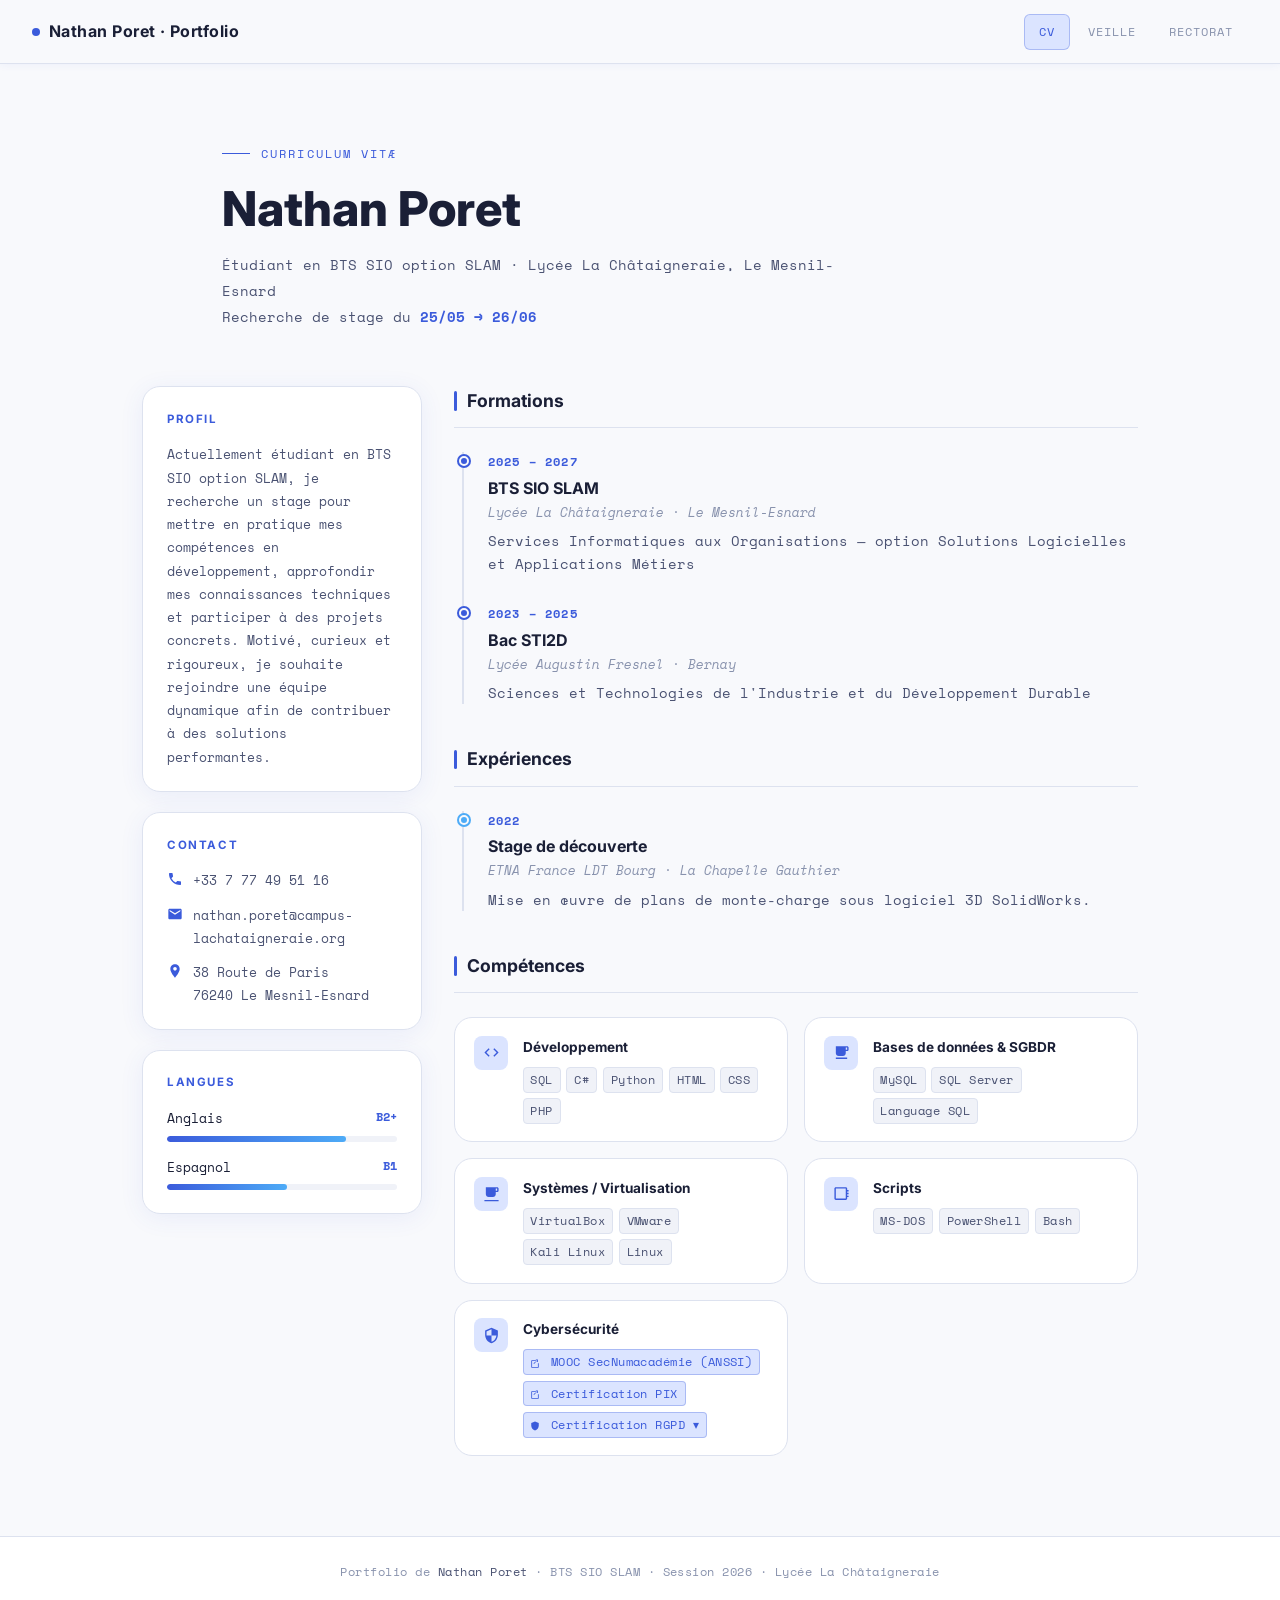
==== index.html @ a2679cd8 "Add files via upload" ====
<!DOCTYPE html>
<html lang="fr">
<head>
  <meta charset="UTF-8" />
  <meta name="viewport" content="width=device-width, initial-scale=1.0" />
  <title>CV · Nathan Poret</title>
  <link rel="stylesheet" href="style.css" />
  <style>
    .rgpd-tag { position: relative; cursor: pointer; user-select: none; }
    .rgpd-dropdown {
      display: none;
      position: absolute;
      top: calc(100% + 8px);
      left: 0;
      background: var(--surface, #1e1e2e);
      border: 1px solid var(--accent, #7c6af7);
      border-radius: 8px;
      padding: .4rem 0;
      z-index: 999;
      min-width: 260px;
      box-shadow: 0 8px 24px rgba(0,0,0,.4);
      white-space: nowrap;
    }
    .rgpd-dropdown.open { display: block; }
    .rgpd-dropdown a {
      display: block;
      padding: .5rem 1rem;
      font-size: .78rem;
      color: var(--text, #cdd6f4);
      text-decoration: none;
      transition: background .15s;
    }
    .rgpd-dropdown a:hover {
      background: rgba(124,106,247,.18);
      color: var(--accent, #7c6af7);
    }
  </style>
</head>
<body>

<nav>
  <a href="index.html" class="nav-brand">
    <span class="nav-dot"></span>
    Nathan Poret · Portfolio
  </a>
  <div class="nav-links">
    <a href="index.html"    class="nav-link active">CV</a>
    <a href="veille.html"   class="nav-link">Veille</a>
    <a href="rectorat.html" class="nav-link">Rectorat</a>
  </div>
</nav>

<!-- HERO -->
<div class="page-hero">
  <div class="eyebrow">Curriculum Vitæ</div>
  <h1>Nathan Poret</h1>
  <p>Étudiant en BTS SIO option SLAM · Lycée La Châtaigneraie, Le Mesnil-Esnard<br>
  Recherche de stage du <strong style="color:var(--accent)">25/05 → 26/06</strong></p>
</div>

<div class="page-body cv-body">

  <!-- ══ GRILLE PRINCIPALE ══ -->
  <div class="cv-grid">

    <!-- ── COLONNE GAUCHE ── -->
    <aside class="cv-aside">

      <!-- Profil -->
      <div class="cv-section aside-card">
        <div class="aside-title">Profil</div>
        <p class="aside-text">
          Actuellement étudiant en BTS SIO option SLAM, je recherche un stage pour mettre en pratique mes compétences en développement, approfondir mes connaissances techniques et participer à des projets concrets. Motivé, curieux et rigoureux, je souhaite rejoindre une équipe dynamique afin de contribuer à des solutions performantes.
        </p>
      </div>

      <!-- Contact -->
      <div class="cv-section aside-card">
        <div class="aside-title">Contact</div>
        <ul class="contact-list">
          <li>
            <svg viewBox="0 0 24 24"><path d="M6.62 10.79a15.05 15.05 0 006.59 6.59l2.2-2.2a1 1 0 011.01-.24c1.12.37 2.33.57 3.58.57a1 1 0 011 1V20a1 1 0 01-1 1A17 17 0 013 4a1 1 0 011-1h3.5a1 1 0 011 1c0 1.25.2 2.46.57 3.58a1 1 0 01-.25 1.01l-2.2 2.2z"/></svg>
            <a href="tel:+33777495116">+33 7 77 49 51 16</a>
          </li>
          <li>
            <svg viewBox="0 0 24 24"><path d="M20 4H4c-1.1 0-2 .9-2 2v12c0 1.1.9 2 2 2h16c1.1 0 2-.9 2-2V6c0-1.1-.9-2-2-2zm0 4l-8 5-8-5V6l8 5 8-5v2z"/></svg>
            <a href="mailto:nathan.poret@campus-lachataigneraie.org">nathan.poret@campus-<br>lachataigneraie.org</a>
          </li>
          <li>
            <svg viewBox="0 0 24 24"><path d="M12 2C8.13 2 5 5.13 5 9c0 5.25 7 13 7 13s7-7.75 7-13c0-3.87-3.13-7-7-7zm0 9.5A2.5 2.5 0 1112 6a2.5 2.5 0 010 5.5z"/></svg>
            <span>38 Route de Paris<br>76240 Le Mesnil-Esnard</span>
          </li>
        </ul>
      </div>

      <!-- Langues -->
      <div class="cv-section aside-card">
        <div class="aside-title">Langues</div>
        <div class="lang-item">
          <div class="lang-row">
            <span>Anglais</span>
            <span class="lang-level">B2+</span>
          </div>
          <div class="bar-wrap"><div class="bar-fill" style="width:78%"></div></div>
        </div>
        <div class="lang-item" style="margin-top:.9rem">
          <div class="lang-row">
            <span>Espagnol</span>
            <span class="lang-level">B1</span>
          </div>
          <div class="bar-wrap"><div class="bar-fill" style="width:52%"></div></div>
        </div>
      </div>

    </aside>

    <!-- ── COLONNE DROITE ── -->
    <main class="cv-main">

      <!-- Formations -->
      <section class="cv-section">
        <h2 class="block-title">Formations</h2>

        <div class="timeline">
          <div class="tl-item">
            <div class="tl-dot"></div>
            <div class="tl-content">
              <div class="tl-period">2025 – 2027</div>
              <div class="tl-title">BTS SIO SLAM</div>
              <div class="tl-place">Lycée La Châtaigneraie · Le Mesnil-Esnard</div>
              <p class="tl-desc">Services Informatiques aux Organisations — option Solutions Logicielles et Applications Métiers</p>
            </div>
          </div>
          <div class="tl-item">
            <div class="tl-dot"></div>
            <div class="tl-content">
              <div class="tl-period">2023 – 2025</div>
              <div class="tl-title">Bac STI2D</div>
              <div class="tl-place">Lycée Augustin Fresnel · Bernay</div>
              <p class="tl-desc">Sciences et Technologies de l'Industrie et du Développement Durable</p>
            </div>
          </div>
        </div>
      </section>

      <!-- Expériences -->
      <section class="cv-section">
        <h2 class="block-title">Expériences</h2>

        <div class="timeline">
          <div class="tl-item">
            <div class="tl-dot tl-dot--accent2"></div>
            <div class="tl-content">
              <div class="tl-period">2022</div>
              <div class="tl-title">Stage de découverte</div>
              <div class="tl-place">ETNA France LDT Bourg · La Chapelle Gauthier</div>
              <p class="tl-desc">Mise en œuvre de plans de monte-charge sous logiciel 3D SolidWorks.</p>
            </div>
          </div>
        </div>
      </section>

      <!-- Compétences -->
      <section class="cv-section">
        <h2 class="block-title">Compétences</h2>

        <div class="comp-grid">

          <div class="comp-card">
            <div class="comp-icon">
              <svg viewBox="0 0 24 24"><path d="M9.4 16.6L4.8 12l4.6-4.6L8 6l-6 6 6 6 1.4-1.4zm5.2 0l4.6-4.6-4.6-4.6L16 6l6 6-6 6-1.4-1.4z"/></svg>
            </div>
            <div class="comp-body">
              <div class="comp-title">Développement</div>
              <div class="comp-tags">
                <span class="tag">SQL</span>
                <span class="tag">C#</span>
                <span class="tag">Python</span>
                <span class="tag">HTML</span>
                <span class="tag">CSS</span>
                <span class="tag">PHP</span>
              </div>
            </div>
          </div>

          <div class="comp-card">
            <div class="comp-icon">
              <svg viewBox="0 0 24 24"><path d="M20 3H4v10c0 2.21 1.79 4 4 4h6c2.21 0 4-1.79 4-4v-3h2c1.11 0 2-.89 2-2V5c0-1.11-.89-2-2-2zm0 5h-2V5h2v3zM4 19h16v2H4z"/></svg>
            </div>
            <div class="comp-body">
              <div class="comp-title">Bases de données & SGBDR</div>
              <div class="comp-tags">
                <span class="tag">MySQL</span>
                <span class="tag">SQL Server</span>
                <span class="tag">Language SQL</span>
              </div>
            </div>
          </div>

          <div class="comp-card">
            <div class="comp-icon">
              <svg viewBox="0 0 24 24"><path d="M20 3H4v10c0 2.21 1.79 4 4 4h6c2.21 0 4-1.79 4-4v-3h2c1.11 0 2-.89 2-2V5c0-1.11-.89-2-2-2zm0 5h-2V5h2v3zM2 21h20v2H2z"/></svg>
            </div>
            <div class="comp-body">
              <div class="comp-title">Systèmes / Virtualisation</div>
              <div class="comp-tags">
                <span class="tag">VirtualBox</span>
                <span class="tag">VMware</span>
                <span class="tag">Kali Linux</span>
                <span class="tag">Linux</span>
              </div>
            </div>
          </div>

          <div class="comp-card">
            <div class="comp-icon">
              <svg viewBox="0 0 24 24"><path d="M22 9V7h-2V5c0-1.1-.9-2-2-2H4c-1.1 0-2 .9-2 2v14c0 1.1.9 2 2 2h14c1.1 0 2-.9 2-2v-2h2v-2h-2v-2h2v-2h-2V9h2zm-4 10H4V5h14v14z"/></svg>
            </div>
            <div class="comp-body">
              <div class="comp-title">Scripts</div>
              <div class="comp-tags">
                <span class="tag">MS-DOS</span>
                <span class="tag">PowerShell</span>
                <span class="tag">Bash</span>
              </div>
            </div>
          </div>

          <div class="comp-card">
            <div class="comp-icon">
              <svg viewBox="0 0 24 24"><path d="M12 1L3 5v6c0 5.55 3.84 10.74 9 12 5.16-1.26 9-6.45 9-12V5l-9-4zm0 10.99h7c-.53 4.12-3.28 7.79-7 8.94V12H5V6.3l7-3.11v8.8z"/></svg>
            </div>
            <div class="comp-body">
              <div class="comp-title">Cybersécurité</div>
              <div class="comp-tags">
                <a href="MoocDeLansiiAttestation.pdf" target="_blank" rel="noopener" class="tag tag--accent tag--link">
                  <svg viewBox="0 0 24 24" style="width:10px;height:10px;display:inline-block;vertical-align:middle;margin-right:3px;"><path d="M14 3v2H5v14h14v-9h2v10a1 1 0 01-1 1H4a1 1 0 01-1-1V4a1 1 0 011-1h10zm5-2v6h-2V4.414l-7.293 7.293-1.414-1.414L17.586 3H14V1h6z"/></svg>
                  MOOC SecNumacadémie (ANSSI)
                </a>
                <a href="images/NPO_certifPix.jpg" target="_blank" rel="noopener" class="tag tag--accent tag--link">
                  <svg viewBox="0 0 24 24" style="width:10px;height:10px;display:inline-block;vertical-align:middle;margin-right:3px;"><path d="M14 3v2H5v14h14v-9h2v10a1 1 0 01-1 1H4a1 1 0 01-1-1V4a1 1 0 011-1h10zm5-2v6h-2V4.414l-7.293 7.293-1.414-1.414L17.586 3H14V1h6z"/></svg>
                  Certification PIX
                </a>
                <span class="tag tag--accent tag--link rgpd-tag" id="rgpdToggle" role="button" tabindex="0">
                  <svg viewBox="0 0 24 24" style="width:10px;height:10px;display:inline-block;vertical-align:middle;margin-right:3px;"><path d="M12 1L3 5v6c0 5.55 3.84 10.74 9 12 5.16-1.26 9-6.45 9-12V5l-9-4z"/></svg>
                  Certification RGPD ▾
                  <span class="rgpd-dropdown" id="rgpdDropdown">
                    <a href="images/NPO_certifRGPDM1.pdf" target="_blank" rel="noopener">Module 1 — Notions clés</a>
                    <a href="images/NPO_certifRGPDM2.pdf" target="_blank" rel="noopener">Module 2 — Protection des données</a>
                    <a href="images/NPO_certifRGPDM3.pdf" target="_blank" rel="noopener">Module 3 — Responsabilités des acteurs</a>
                    <a href="images/NPO_certifRGPDM4.pdf" target="_blank" rel="noopener">Module 4 — DPO &amp; conformité</a>
                    <a href="images/NPO_certifRGPDM5.pdf" target="_blank" rel="noopener">Module 5 — Collectivités territoriales</a>
                  </span>
                </span>
              </div>
            </div>
          </div>

        </div>
      </section>

    </main>
  </div><!-- /cv-grid -->

</div><!-- /page-body -->

<footer>
  Portfolio de <a href="index.html">Nathan Poret</a> · BTS SIO SLAM · Session 2026 · Lycée La Châtaigneraie
</footer>

<script>
  const rgpdToggle = document.getElementById('rgpdToggle');
  const rgpdDropdown = document.getElementById('rgpdDropdown');
  if (rgpdToggle && rgpdDropdown) {
    rgpdToggle.addEventListener('click', (e) => {
      e.stopPropagation();
      rgpdDropdown.classList.toggle('open');
    });
    document.addEventListener('click', () => rgpdDropdown.classList.remove('open'));
    rgpdDropdown.querySelectorAll('a').forEach(a => a.addEventListener('click', e => e.stopPropagation()));
  }
</script>
<script src="nav.js"></script>
</body>
</html>
---- style.css ----
/* ═══════════════════════════════════════════════════
   style.css — Nathan Poret · Portfolio BTS SIO SLAM
   Thème : Clair, blanc, accents bleu-indigo professionnel
   ═══════════════════════════════════════════════════ */

@import url('https://fonts.googleapis.com/css2?family=Space+Mono:ital,wght@0,400;0,700;1,400&family=Syne:wght@400;600;700;800&family=Inter:wght@400;500;600;700&display=swap');

/* ── Variables ── */
:root {
  --bg:           #f8f9fc;
  --bg2:          #ffffff;
  --bg3:          #f0f2f8;
  --border:       #dde2ef;
  --accent:       #3b5bdb;       /* bleu-indigo principal */
  --accent-light: #dbe4ff;       /* bleu pâle pour fonds */
  --accent2:      #4dabf7;       /* bleu ciel secondaire */
  --text:         #1a1f36;       /* presque noir, très lisible */
  --text-muted:   #8892ad;
  --text-sub:     #4a5272;
  --radius:       10px;
  --radius-lg:    18px;
  --font-head:    'Inter', sans-serif;
  --font-mono:    'Space Mono', monospace;
  --nav-h:        64px;
  --shadow:       0 4px 24px rgba(59,91,219,0.08);
  --shadow-accent: 0 0 24px rgba(59,91,219,0.12);
}

/* ── Reset & base ── */
*, *::before, *::after { box-sizing: border-box; margin: 0; padding: 0; }

html { scroll-behavior: smooth; }

body {
  background: var(--bg);
  color: var(--text);
  font-family: var(--font-mono);
  font-size: 15px;
  line-height: 1.7;
  min-height: 100vh;
  -webkit-font-smoothing: antialiased;
}

a { color: var(--accent); text-decoration: none; transition: color .2s; }
a:hover { color: #1a2fa0; }

svg { fill: currentColor; display: block; }

/* ── Scrollbar ── */
::-webkit-scrollbar { width: 6px; }
::-webkit-scrollbar-track { background: var(--bg3); }
::-webkit-scrollbar-thumb { background: var(--border); border-radius: 3px; }

/* ══════════════════════════════
   NAV
══════════════════════════════ */
nav {
  position: sticky;
  top: 0;
  z-index: 100;
  height: var(--nav-h);
  display: flex;
  align-items: center;
  justify-content: space-between;
  padding: 0 2rem;
  background: rgba(248, 249, 252, 0.9);
  backdrop-filter: blur(14px);
  border-bottom: 1px solid var(--border);
  box-shadow: 0 1px 8px rgba(59,91,219,0.06);
}

.nav-brand {
  font-family: var(--font-head);
  font-weight: 700;
  font-size: 1rem;
  color: var(--text);
  display: flex;
  align-items: center;
  gap: .55rem;
  letter-spacing: .03em;
}
.nav-brand:hover { color: var(--accent); }

.nav-dot {
  width: 8px; height: 8px;
  border-radius: 50%;
  background: var(--accent);
  animation: pulse 2.5s ease-in-out infinite;
}
@keyframes pulse {
  0%,100% { box-shadow: 0 0 0px var(--accent); opacity: 1; }
  50%      { box-shadow: 0 0 10px rgba(59,91,219,.4); opacity: .7; }
}

.nav-links {
  display: flex;
  gap: .25rem;
}

.nav-link {
  font-family: var(--font-mono);
  font-size: .78rem;
  color: var(--text-muted);
  padding: .4rem .85rem;
  border-radius: 6px;
  border: 1px solid transparent;
  text-transform: uppercase;
  letter-spacing: .08em;
  transition: all .2s;
}
.nav-link:hover {
  color: var(--text);
  background: var(--bg3);
  border-color: var(--border);
}
.nav-link.active {
  color: var(--accent);
  background: var(--accent-light);
  border-color: rgba(59,91,219,.3);
}

/* ══════════════════════════════
   PAGE HERO
══════════════════════════════ */
.page-hero {
  padding: 5rem 2rem 3.5rem;
  max-width: 900px;
  margin: 0 auto;
}

.eyebrow {
  font-family: var(--font-mono);
  font-size: .72rem;
  text-transform: uppercase;
  letter-spacing: .18em;
  color: var(--accent);
  margin-bottom: 1.1rem;
  display: flex;
  align-items: center;
  gap: .7rem;
}
.eyebrow::before {
  content: '';
  display: inline-block;
  width: 28px; height: 1px;
  background: var(--accent);
}

.page-hero h1 {
  font-family: var(--font-head);
  font-size: clamp(2rem, 4vw, 3rem);
  font-weight: 800;
  line-height: 1.15;
  color: var(--text);
  margin-bottom: 1rem;
}

.page-hero p {
  color: var(--text-sub);
  font-size: .9rem;
  max-width: 620px;
  line-height: 1.8;
}

/* ══════════════════════════════
   PAGE BODY
══════════════════════════════ */
.page-body {
  max-width: 900px;
  margin: 0 auto;
  padding: 0 2rem 5rem;
}

.rectorat-body { max-width: 1100px; }

/* ── Blocs section ── */
.block { margin-bottom: 3.5rem; }

.block-title {
  font-family: var(--font-head);
  font-size: 1.1rem;
  font-weight: 700;
  color: var(--text);
  margin-bottom: 1.5rem;
  padding-bottom: .7rem;
  border-bottom: 1px solid var(--border);
  display: flex;
  align-items: center;
  gap: .6rem;
}
.block-title::before {
  content: '';
  width: 3px; height: 1.1em;
  background: var(--accent);
  border-radius: 2px;
}

/* ══════════════════════════════
   CARDS
══════════════════════════════ */
.theme-card,
.outil-card,
.news-card,
.recto-card,
.comp-card,
.pro-section {
  background: var(--bg2);
  border: 1px solid var(--border);
  border-radius: var(--radius-lg);
  padding: 1.6rem;
  transition: border-color .25s, box-shadow .25s, transform .25s;
}

.theme-card:hover,
.outil-card:hover,
.news-card:hover,
.recto-card:hover,
.comp-card:hover {
  border-color: rgba(59,91,219,.3);
  box-shadow: var(--shadow-accent);
  transform: translateY(-3px);
}

/* Placeholder cards */
.placeholder-card {
  border-style: dashed;
  border-color: var(--border);
  opacity: .8;
}

/* ── Two columns ── */
.two-col {
  display: grid;
  grid-template-columns: 1fr 1fr;
  gap: 1.25rem;
}
@media (max-width: 640px) { .two-col { grid-template-columns: 1fr; } }

/* ── Thème cards ── */
.theme-card { display: flex; flex-direction: column; gap: .7rem; }
.theme-card h3 {
  font-family: var(--font-head);
  font-size: 1rem;
  font-weight: 700;
  color: var(--text);
}
.theme-card p { color: var(--text-sub); font-size: .88rem; }

.placeholder-icon { font-size: 1.6rem; margin-bottom: .2rem; }

/* ── Outils grid ── */
.outils-grid {
  display: grid;
  grid-template-columns: repeat(auto-fill, minmax(240px, 1fr));
  gap: 1.25rem;
}

.outil-head {
  display: flex;
  align-items: center;
  gap: .75rem;
  margin-bottom: .9rem;
}
.outil-icon {
  width: 36px; height: 36px;
  border-radius: 8px;
  background: var(--accent-light);
  color: var(--accent);
  display: flex; align-items: center; justify-content: center;
  flex-shrink: 0;
}
.outil-icon svg { width: 18px; height: 18px; }
.outil-head h3 {
  font-family: var(--font-head);
  font-weight: 700;
  font-size: .95rem;
  color: var(--text);
}
.outil-card p { color: var(--text-sub); font-size: .85rem; margin-bottom: .8rem; }

.retour-label {
  font-size: .7rem;
  text-transform: uppercase;
  letter-spacing: .12em;
  color: var(--accent);
  margin-bottom: .4rem;
}
.retour-text {
  font-style: italic;
  font-size: .84rem;
  color: var(--text-muted);
  border-left: 2px solid var(--accent);
  padding-left: .75rem;
  margin: 0;
}

/* ── News cards ── */
.news-list { display: flex; flex-direction: column; gap: 1rem; }

.news-card {
  display: flex;
  gap: 1.4rem;
  align-items: flex-start;
}

.news-date {
  display: flex;
  flex-direction: column;
  align-items: center;
  gap: .2rem;
  min-width: 54px;
  flex-shrink: 0;
}
.news-month {
  font-size: .72rem;
  text-transform: uppercase;
  letter-spacing: .1em;
  color: var(--accent);
  font-weight: 700;
}
.news-sep { width: 100%; height: 1px; background: var(--border); }
.news-year {
  font-size: .72rem;
  color: var(--text-muted);
}

.news-body { flex: 1; }
.news-body h3 {
  font-family: 'Inter', sans-serif;
  font-size: .98rem;
  font-weight: 700;
  color: var(--text);
  margin-bottom: .4rem;
}
.news-body p { color: var(--text-sub); font-size: .87rem; }
.news-source {
  margin-top: .5rem;
  font-size: .72rem;
  color: var(--text-muted);
  font-style: italic;
}

/* ── Recto card ── */
.recto-card {
  display: flex;
  gap: 1.5rem;
  align-items: flex-start;
}
.recto-icon {
  width: 52px; height: 52px;
  border-radius: 12px;
  background: var(--accent-light);
  color: var(--accent);
  display: flex; align-items: center; justify-content: center;
  flex-shrink: 0;
}
.recto-icon svg { width: 26px; height: 26px; }
.recto-info h2 {
  font-family: var(--font-head);
  font-size: 1.05rem;
  font-weight: 700;
  color: var(--text);
  margin-bottom: .5rem;
}
.recto-info p { color: var(--text-sub); font-size: .87rem; margin-bottom: 1rem; }

@media (max-width: 600px) { .recto-card { flex-direction: column; } }

/* ── Boutons ── */
.btn-group { display: flex; flex-wrap: wrap; gap: .75rem; }

.btn {
  display: inline-flex;
  align-items: center;
  gap: .5rem;
  padding: .55rem 1.1rem;
  border-radius: 8px;
  font-family: var(--font-mono);
  font-size: .8rem;
  font-weight: 700;
  letter-spacing: .04em;
  cursor: pointer;
  transition: all .2s;
  border: none;
}
.btn svg { width: 16px; height: 16px; }

.btn-primary {
  background: var(--accent);
  color: #ffffff;
}
.btn-primary:hover {
  background: #2f4ac4;
  color: #fff;
  box-shadow: 0 4px 16px rgba(59,91,219,.3);
}

.btn-secondary {
  background: transparent;
  color: var(--text);
  border: 1px solid var(--border);
}
.btn-secondary:hover {
  border-color: var(--accent);
  color: var(--accent);
  background: var(--accent-light);
}

/* ── Info box ── */
.info-box {
  background: #eef2ff;
  border: 1px solid rgba(59,91,219,.2);
  border-radius: var(--radius);
  padding: 1rem 1.25rem;
  font-size: .85rem;
  color: var(--text-sub);
  margin-top: 1rem;
}
.info-box strong { color: var(--text); }
.info-box code {
  font-family: var(--font-mono);
  font-size: .8em;
  background: var(--accent-light);
  padding: .1em .4em;
  border-radius: 4px;
  color: var(--accent);
}

/* ══════════════════════════════
   TABLEAU DE COMPÉTENCES
══════════════════════════════ */
.competences-table-wrap {
  overflow-x: auto;
  border-radius: var(--radius-lg);
  border: 1px solid var(--border);
  box-shadow: var(--shadow);
}

.competences-table {
  width: 100%;
  border-collapse: collapse;
  font-size: .82rem;
}

.competences-table th,
.competences-table td {
  padding: .7rem .9rem;
  border: 1px solid var(--border);
  text-align: center;
  vertical-align: middle;
}

.competences-table thead th {
  background: var(--bg3);
  font-family: var(--font-head);
  font-weight: 700;
  font-size: .75rem;
  text-transform: uppercase;
  letter-spacing: .06em;
  color: var(--text-sub);
}

.competences-table .col-realisation { text-align: left; min-width: 160px; }

.competences-table tbody tr { background: var(--bg2); }
.competences-table tbody tr:nth-child(even) { background: var(--bg); }
.competences-table tbody tr:hover { background: var(--accent-light); }

.realisation-name {
  text-align: left !important;
  font-weight: 700;
  color: var(--text);
  line-height: 1.4;
}
.realisation-sub {
  display: block;
  font-size: .75rem;
  font-weight: 400;
  color: var(--text-muted);
}

.check {
  color: var(--accent);
  font-size: 1rem;
  font-weight: 700;
}

.table-legend {
  margin-top: .75rem;
  font-size: .78rem;
  color: var(--text-muted);
  display: flex;
  align-items: center;
  gap: .5rem;
}
.legend-check {
  color: var(--accent);
  font-weight: 700;
}

/* ══════════════════════════════
   SECTION PRO (stages)
══════════════════════════════ */
.pro-section { padding: 1.4rem 1.6rem; }

.pro-label {
  font-size: .72rem;
  text-transform: uppercase;
  letter-spacing: .12em;
  color: var(--accent);
  margin-bottom: .9rem;
  font-weight: 700;
}

.pro-empty {
  display: flex;
  flex-direction: column;
  align-items: center;
  gap: .6rem;
  padding: 1.5rem;
  border: 1px dashed var(--border);
  border-radius: var(--radius);
  text-align: center;
  color: var(--text-muted);
}
.pro-empty svg {
  width: 28px; height: 28px;
  opacity: .35;
}
.pro-empty p { font-size: .85rem; }

/* ══════════════════════════════
   BARRES DE COMPÉTENCES
══════════════════════════════ */
.bar-wrap {
  height: 6px;
  background: var(--bg3);
  border-radius: 3px;
  overflow: hidden;
}
.bar-fill {
  height: 100%;
  background: linear-gradient(90deg, var(--accent), var(--accent2));
  border-radius: 3px;
  transition: width .9s cubic-bezier(.4,0,.2,1);
}

/* ══════════════════════════════
   ANIMATIONS REVEAL
══════════════════════════════ */
.reveal {
  opacity: 0;
  transform: translateY(22px);
  transition: opacity .55s ease, transform .55s ease;
}
.reveal.visible {
  opacity: 1;
  transform: none;
}

/* ══════════════════════════════
   FOOTER
══════════════════════════════ */
footer {
  border-top: 1px solid var(--border);
  padding: 1.5rem 2rem;
  text-align: center;
  font-size: .78rem;
  color: var(--text-muted);
  letter-spacing: .04em;
  background: var(--bg2);
}
footer a { color: var(--text-sub); }
footer a:hover { color: var(--accent); }

/* ══════════════════════════════
   RESPONSIVE
══════════════════════════════ */
@media (max-width: 768px) {
  nav { padding: 0 1rem; }
  .page-hero { padding: 3rem 1rem 2rem; }
  .page-body { padding: 0 1rem 4rem; }
  .recto-card { flex-direction: column; }
  .outils-grid { grid-template-columns: 1fr; }
  .news-card { flex-direction: column; gap: .5rem; }
}

/* ══════════════════════════════
   PAGE CV (index.html)
══════════════════════════════ */
.cv-body { max-width: 1060px; }

.cv-grid {
  display: grid;
  grid-template-columns: 280px 1fr;
  gap: 2rem;
  align-items: start;
}
@media (max-width: 780px) {
  .cv-grid { grid-template-columns: 1fr; }
}

/* ── Aside (colonne gauche) ── */
.cv-aside {
  display: flex;
  flex-direction: column;
  gap: 1.25rem;
  position: sticky;
  top: calc(var(--nav-h) + 1.5rem);
}

.aside-card {
  background: var(--bg2);
  border: 1px solid var(--border);
  border-radius: var(--radius-lg);
  padding: 1.4rem 1.5rem;
  box-shadow: var(--shadow);
}

.aside-title {
  font-family: var(--font-head);
  font-size: .72rem;
  font-weight: 700;
  text-transform: uppercase;
  letter-spacing: .14em;
  color: var(--accent);
  margin-bottom: .9rem;
}

.aside-text {
  font-size: .83rem;
  color: var(--text-sub);
  line-height: 1.75;
}

/* Contact list */
.contact-list {
  list-style: none;
  display: flex;
  flex-direction: column;
  gap: .75rem;
}
.contact-list li {
  display: flex;
  align-items: flex-start;
  gap: .65rem;
  font-size: .83rem;
  color: var(--text-sub);
}
.contact-list svg {
  width: 16px; height: 16px;
  color: var(--accent);
  flex-shrink: 0;
  margin-top: 2px;
}
.contact-list a { color: var(--text-sub); }
.contact-list a:hover { color: var(--accent); }

/* Langues */
.lang-row {
  display: flex;
  justify-content: space-between;
  margin-bottom: .35rem;
  font-size: .84rem;
  color: var(--text);
}
.lang-level {
  font-size: .75rem;
  color: var(--accent);
  font-weight: 700;
}

/* ── Main (colonne droite) ── */
.cv-main {
  display: flex;
  flex-direction: column;
  gap: 2.5rem;
}

/* Timeline */
.timeline {
  display: flex;
  flex-direction: column;
  gap: 0;
  border-left: 2px solid var(--border);
  margin-left: .5rem;
  padding-left: 1.5rem;
}

.tl-item {
  position: relative;
  padding-bottom: 1.8rem;
}
.tl-item:last-child { padding-bottom: 0; }

.tl-dot {
  position: absolute;
  left: calc(-1.5rem - 5px);
  top: 4px;
  width: 10px; height: 10px;
  border-radius: 50%;
  background: var(--accent);
  border: 2px solid var(--bg);
  box-shadow: 0 0 0 2px var(--accent);
}
.tl-dot--accent2 {
  background: var(--accent2);
  box-shadow: 0 0 0 2px var(--accent2);
}

.tl-period {
  font-size: .72rem;
  text-transform: uppercase;
  letter-spacing: .1em;
  color: var(--accent);
  font-weight: 700;
  margin-bottom: .2rem;
}

.tl-title {
  font-family: var(--font-head);
  font-size: 1rem;
  font-weight: 700;
  color: var(--text);
}

.tl-place {
  font-size: .8rem;
  color: var(--text-muted);
  margin-bottom: .4rem;
  font-style: italic;
}

.tl-desc {
  font-size: .85rem;
  color: var(--text-sub);
  line-height: 1.65;
}

/* Compétences grid */
.comp-grid {
  display: grid;
  grid-template-columns: 1fr 1fr;
  gap: 1rem;
}
@media (max-width: 560px) {
  .comp-grid { grid-template-columns: 1fr; }
}

.comp-card {
  display: flex;
  gap: .9rem;
  align-items: flex-start;
  padding: 1.1rem 1.2rem;
}

.comp-icon {
  width: 34px; height: 34px;
  border-radius: 8px;
  background: var(--accent-light);
  color: var(--accent);
  display: flex; align-items: center; justify-content: center;
  flex-shrink: 0;
}
.comp-icon svg { width: 17px; height: 17px; }

.comp-title {
  font-family: var(--font-head);
  font-size: .85rem;
  font-weight: 700;
  color: var(--text);
  margin-bottom: .5rem;
}

.comp-tags {
  display: flex;
  flex-wrap: wrap;
  gap: .35rem;
}

.tag {
  font-size: .72rem;
  font-family: var(--font-mono);
  background: var(--bg3);
  border: 1px solid var(--border);
  color: var(--text-sub);
  padding: .18em .6em;
  border-radius: 4px;
  letter-spacing: .04em;
}

.tag--accent {
  background: var(--accent-light);
  border-color: rgba(59,91,219,.3);
  color: var(--accent);
}
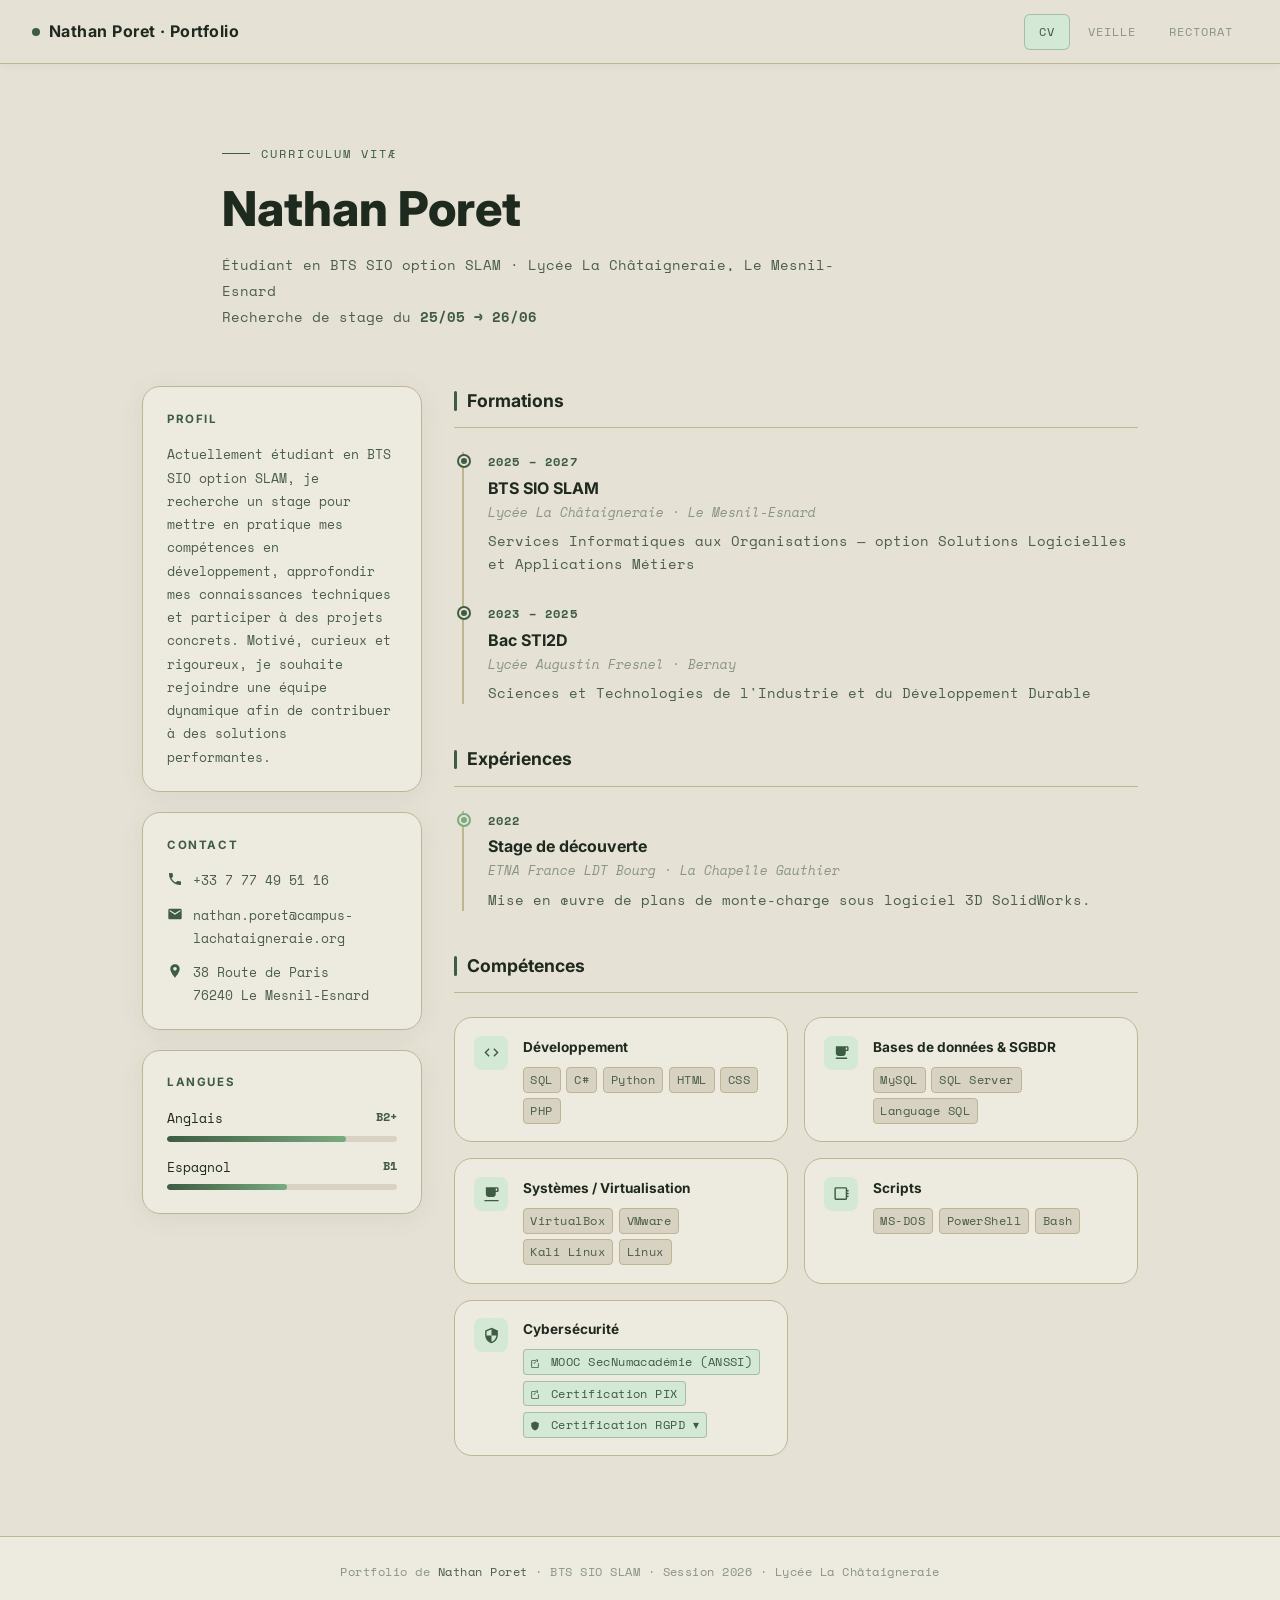
==== commit 3e301ed9: "Add files via upload" ====
--- a/index.html
+++ b/index.html
@@ -12,13 +12,13 @@
       position: absolute;
       top: calc(100% + 8px);
       left: 0;
-      background: var(--surface, #1e1e2e);
-      border: 1px solid var(--accent, #7c6af7);
+      background: var(--accent-light, #d4e8d6);
+      border: 1px solid rgba(61,92,65,.25);
       border-radius: 8px;
       padding: .4rem 0;
       z-index: 999;
       min-width: 260px;
-      box-shadow: 0 8px 24px rgba(0,0,0,.4);
+      box-shadow: 0 8px 24px rgba(61,92,65,.15);
       white-space: nowrap;
     }
     .rgpd-dropdown.open { display: block; }
@@ -26,13 +26,14 @@
       display: block;
       padding: .5rem 1rem;
       font-size: .78rem;
-      color: var(--text, #cdd6f4);
+      color: var(--accent, #3d5c41);
       text-decoration: none;
+      font-weight: 500;
       transition: background .15s;
     }
     .rgpd-dropdown a:hover {
-      background: rgba(124,106,247,.18);
-      color: var(--accent, #7c6af7);
+      background: rgba(61,92,65,.12);
+      color: var(--accent, #3d5c41);
     }
   </style>
 </head>
@@ -237,7 +238,7 @@
                   <svg viewBox="0 0 24 24" style="width:10px;height:10px;display:inline-block;vertical-align:middle;margin-right:3px;"><path d="M14 3v2H5v14h14v-9h2v10a1 1 0 01-1 1H4a1 1 0 01-1-1V4a1 1 0 011-1h10zm5-2v6h-2V4.414l-7.293 7.293-1.414-1.414L17.586 3H14V1h6z"/></svg>
                   MOOC SecNumacadémie (ANSSI)
                 </a>
-                <a href="images/NPO_certifPix.jpg" target="_blank" rel="noopener" class="tag tag--accent tag--link">
+                <a href="NPO_certifPix.jpg" target="_blank" rel="noopener" class="tag tag--accent tag--link">
                   <svg viewBox="0 0 24 24" style="width:10px;height:10px;display:inline-block;vertical-align:middle;margin-right:3px;"><path d="M14 3v2H5v14h14v-9h2v10a1 1 0 01-1 1H4a1 1 0 01-1-1V4a1 1 0 011-1h10zm5-2v6h-2V4.414l-7.293 7.293-1.414-1.414L17.586 3H14V1h6z"/></svg>
                   Certification PIX
                 </a>
@@ -245,11 +246,11 @@
                   <svg viewBox="0 0 24 24" style="width:10px;height:10px;display:inline-block;vertical-align:middle;margin-right:3px;"><path d="M12 1L3 5v6c0 5.55 3.84 10.74 9 12 5.16-1.26 9-6.45 9-12V5l-9-4z"/></svg>
                   Certification RGPD ▾
                   <span class="rgpd-dropdown" id="rgpdDropdown">
-                    <a href="images/NPO_certifRGPDM1.pdf" target="_blank" rel="noopener">Module 1 — Notions clés</a>
-                    <a href="images/NPO_certifRGPDM2.pdf" target="_blank" rel="noopener">Module 2 — Protection des données</a>
-                    <a href="images/NPO_certifRGPDM3.pdf" target="_blank" rel="noopener">Module 3 — Responsabilités des acteurs</a>
-                    <a href="images/NPO_certifRGPDM4.pdf" target="_blank" rel="noopener">Module 4 — DPO &amp; conformité</a>
-                    <a href="images/NPO_certifRGPDM5.pdf" target="_blank" rel="noopener">Module 5 — Collectivités territoriales</a>
+                    <a href="NPO_certifRGPDM1.pdf" target="_blank" rel="noopener">Module 1 — Notions clés</a>
+                    <a href="NPO_certifRGPDM2.pdf" target="_blank" rel="noopener">Module 2 — Protection des données</a>
+                    <a href="NPO_certifRGPDM3.pdf" target="_blank" rel="noopener">Module 3 — Responsabilités des acteurs</a>
+                    <a href="NPO_certifRGPDM4.pdf" target="_blank" rel="noopener">Module 4 — DPO &amp; conformité</a>
+                    <a href="NPO_certifRGPDM5.pdf" target="_blank" rel="noopener">Module 5 — Collectivités territoriales</a>
                   </span>
                 </span>
               </div>
--- a/style.css
+++ b/style.css
@@ -7,23 +7,23 @@
 
 /* ── Variables ── */
 :root {
-  --bg:           #f8f9fc;
-  --bg2:          #ffffff;
-  --bg3:          #f0f2f8;
-  --border:       #dde2ef;
-  --accent:       #3b5bdb;       /* bleu-indigo principal */
-  --accent-light: #dbe4ff;       /* bleu pâle pour fonds */
-  --accent2:      #4dabf7;       /* bleu ciel secondaire */
-  --text:         #1a1f36;       /* presque noir, très lisible */
-  --text-muted:   #8892ad;
-  --text-sub:     #4a5272;
+  --bg:           #e6e1d5;
+  --bg2:          #edeae0;
+  --bg3:          #d8d2c2;
+  --border:       #bdb690;
+  --accent:       #3d5c41;       /* vert sauge foncé */
+  --accent-light: #d4e8d6;       /* vert pâle pour fonds */
+  --accent2:      #7aab80;       /* vert sauge clair secondaire */
+  --text:         #1f2a1f;       /* quasi-noir verdâtre */
+  --text-muted:   #8a9485;
+  --text-sub:     #4a5e48;
   --radius:       10px;
   --radius-lg:    18px;
   --font-head:    'Inter', sans-serif;
   --font-mono:    'Space Mono', monospace;
   --nav-h:        64px;
-  --shadow:       0 4px 24px rgba(59,91,219,0.08);
-  --shadow-accent: 0 0 24px rgba(59,91,219,0.12);
+  --shadow:       0 4px 24px rgba(61,92,65,0.08);
+  --shadow-accent: 0 0 24px rgba(61,92,65,0.14);
 }
 
 /* ── Reset & base ── */
@@ -42,7 +42,7 @@
 }
 
 a { color: var(--accent); text-decoration: none; transition: color .2s; }
-a:hover { color: #1a2fa0; }
+a:hover { color: #2a4030; }
 
 svg { fill: currentColor; display: block; }
 
@@ -63,10 +63,10 @@
   align-items: center;
   justify-content: space-between;
   padding: 0 2rem;
-  background: rgba(248, 249, 252, 0.9);
+  background: rgba(230, 225, 213, 0.92);
   backdrop-filter: blur(14px);
   border-bottom: 1px solid var(--border);
-  box-shadow: 0 1px 8px rgba(59,91,219,0.06);
+  box-shadow: 0 1px 8px rgba(61,92,65,0.06);
 }
 
 .nav-brand {
@@ -89,7 +89,7 @@
 }
 @keyframes pulse {
   0%,100% { box-shadow: 0 0 0px var(--accent); opacity: 1; }
-  50%      { box-shadow: 0 0 10px rgba(59,91,219,.4); opacity: .7; }
+  50%      { box-shadow: 0 0 10px rgba(61,92,65,.4); opacity: .7; }
 }
 
 .nav-links {
@@ -116,7 +116,7 @@
 .nav-link.active {
   color: var(--accent);
   background: var(--accent-light);
-  border-color: rgba(59,91,219,.3);
+  border-color: rgba(61,92,65,.3);
 }
 
 /* ══════════════════════════════
@@ -216,7 +216,7 @@
 .news-card:hover,
 .recto-card:hover,
 .comp-card:hover {
-  border-color: rgba(59,91,219,.3);
+  border-color: rgba(61,92,65,.3);
   box-shadow: var(--shadow-accent);
   transform: translateY(-3px);
 }
@@ -386,13 +386,14 @@
 .btn svg { width: 16px; height: 16px; }
 
 .btn-primary {
-  background: var(--accent);
-  color: #ffffff;
+  background: var(--accent-light);
+  color: var(--accent);
+  border: 1px solid rgba(61,92,65,0.25);
 }
 .btn-primary:hover {
-  background: #2f4ac4;
-  color: #fff;
-  box-shadow: 0 4px 16px rgba(59,91,219,.3);
+  background: #c2ddc4;
+  color: var(--accent);
+  box-shadow: 0 4px 16px rgba(61,92,65,.15);
 }
 
 .btn-secondary {
@@ -408,8 +409,8 @@
 
 /* ── Info box ── */
 .info-box {
-  background: #eef2ff;
-  border: 1px solid rgba(59,91,219,.2);
+  background: #dce8dc;
+  border: 1px solid rgba(61,92,65,.2);
   border-radius: var(--radius);
   padding: 1rem 1.25rem;
   font-size: .85rem;
@@ -791,6 +792,6 @@
 
 .tag--accent {
   background: var(--accent-light);
-  border-color: rgba(59,91,219,.3);
-  color: var(--accent);
-}
+  border-color: rgba(61,92,65,.3);
+  color: var(--accent);
+}
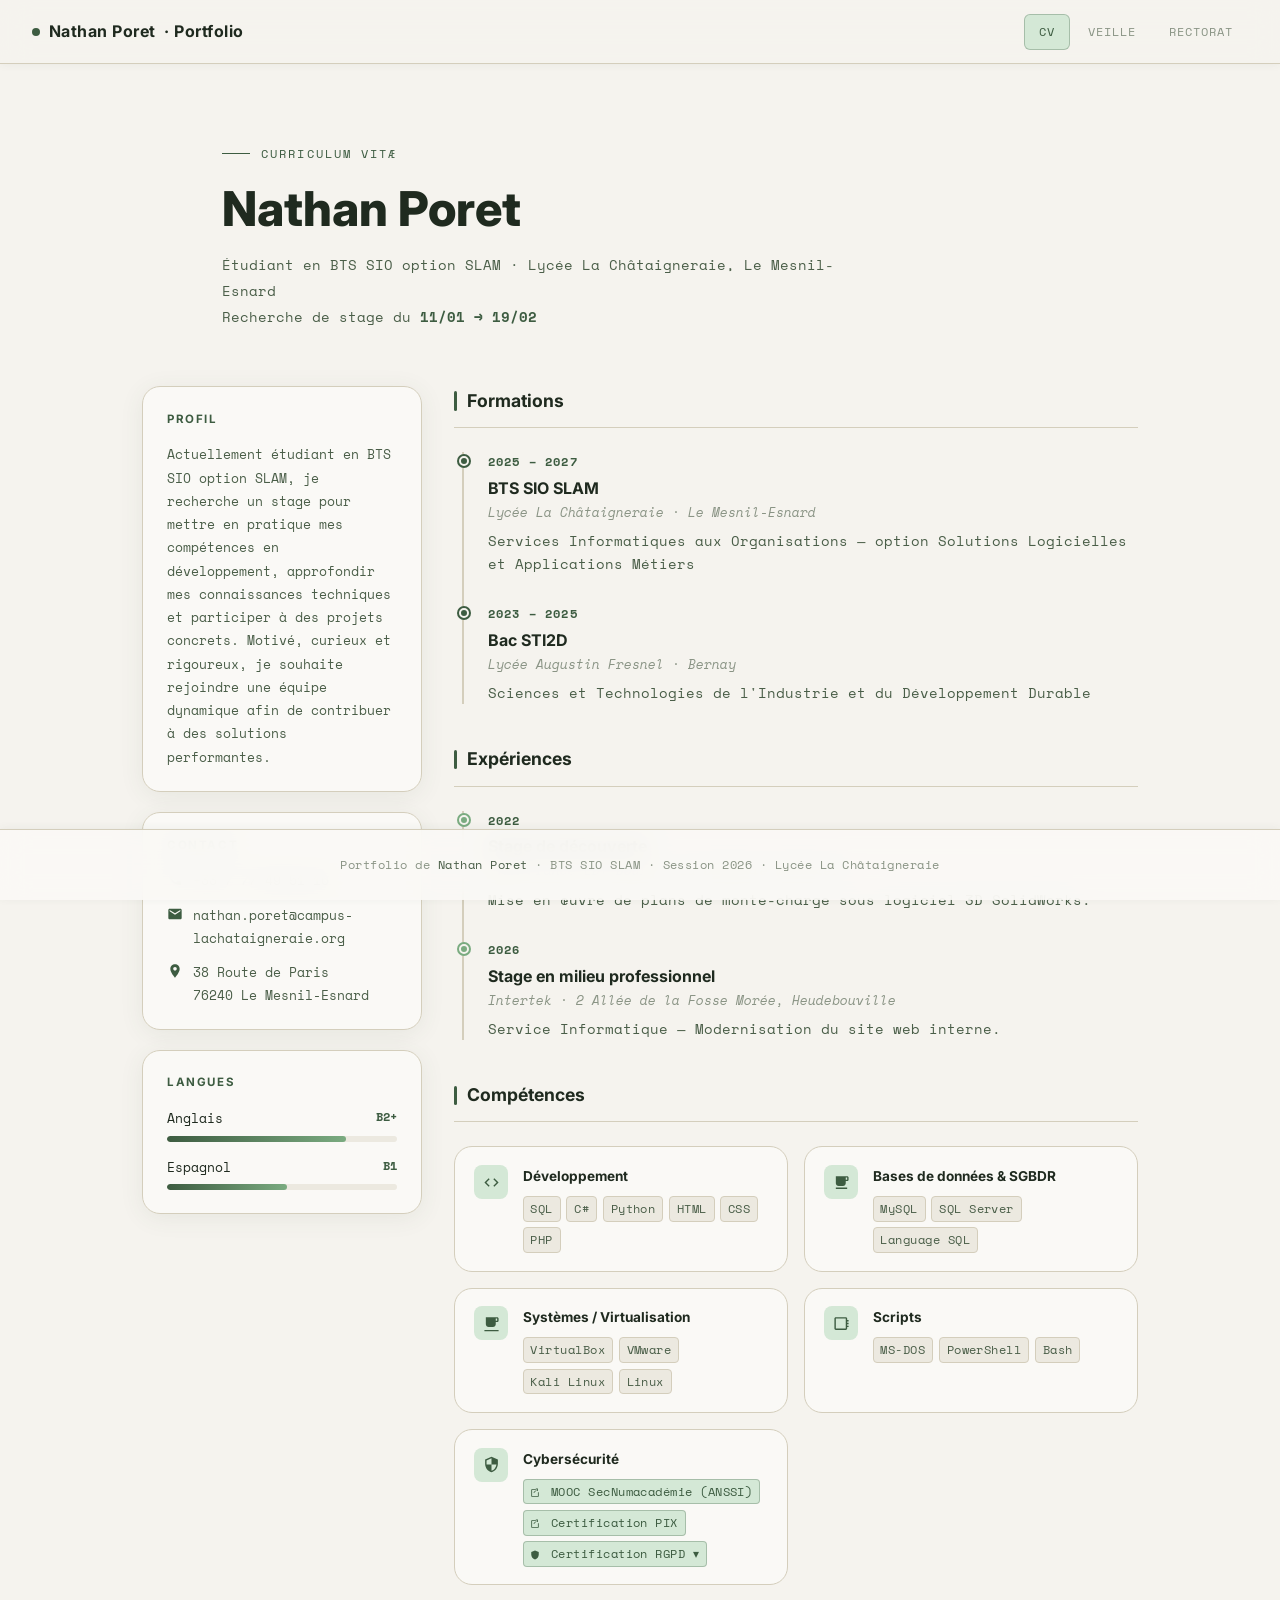
==== commit 8527480c: "Add files via upload" ====
--- a/index.html
+++ b/index.html
@@ -42,7 +42,7 @@
 <nav>
   <a href="index.html" class="nav-brand">
     <span class="nav-dot"></span>
-    Nathan Poret · Portfolio
+    Nathan Poret<span class="nav-brand-full"> · Portfolio</span>
   </a>
   <div class="nav-links">
     <a href="index.html"    class="nav-link active">CV</a>
@@ -56,7 +56,7 @@
   <div class="eyebrow">Curriculum Vitæ</div>
   <h1>Nathan Poret</h1>
   <p>Étudiant en BTS SIO option SLAM · Lycée La Châtaigneraie, Le Mesnil-Esnard<br>
-  Recherche de stage du <strong style="color:var(--accent)">25/05 → 26/06</strong></p>
+  Recherche de stage du <strong style="color:var(--accent)">11/01 → 19/02</strong></p>
 </div>
 
 <div class="page-body cv-body">
@@ -156,6 +156,15 @@
               <div class="tl-title">Stage de découverte</div>
               <div class="tl-place">ETNA France LDT Bourg · La Chapelle Gauthier</div>
               <p class="tl-desc">Mise en œuvre de plans de monte-charge sous logiciel 3D SolidWorks.</p>
+            </div>
+          </div>
+          <div class="tl-item">
+            <div class="tl-dot tl-dot--accent2"></div>
+            <div class="tl-content">
+              <div class="tl-period">2026</div>
+              <div class="tl-title">Stage en milieu professionnel</div>
+              <div class="tl-place">Intertek · 2 Allée de la Fosse Morée, Heudebouville</div>
+              <p class="tl-desc">Service Informatique — Modernisation du site web interne.</p>
             </div>
           </div>
         </div>
--- a/style.css
+++ b/style.css
@@ -7,10 +7,10 @@
 
 /* ── Variables ── */
 :root {
-  --bg:           #e6e1d5;
-  --bg2:          #edeae0;
-  --bg3:          #d8d2c2;
-  --border:       #bdb690;
+  --bg:           #f5f3ee;
+  --bg2:          #faf9f6;
+  --bg3:          #ece9e0;
+  --border:       #d4cebc;
   --accent:       #3d5c41;       /* vert sauge foncé */
   --accent-light: #d4e8d6;       /* vert pâle pour fonds */
   --accent2:      #7aab80;       /* vert sauge clair secondaire */
@@ -58,12 +58,14 @@
   position: sticky;
   top: 0;
   z-index: 100;
-  height: var(--nav-h);
-  display: flex;
+  min-height: var(--nav-h);
+  display: flex;
+  flex-wrap: wrap;
   align-items: center;
   justify-content: space-between;
-  padding: 0 2rem;
-  background: rgba(230, 225, 213, 0.92);
+  gap: .5rem 1rem;
+  padding: .6rem 2rem;
+  background: rgba(245, 243, 238, 0.92);
   backdrop-filter: blur(14px);
   border-bottom: 1px solid var(--border);
   box-shadow: 0 1px 8px rgba(61,92,65,0.06);
@@ -78,6 +80,8 @@
   align-items: center;
   gap: .55rem;
   letter-spacing: .03em;
+  flex-shrink: 0;
+  white-space: nowrap;
 }
 .nav-brand:hover { color: var(--accent); }
 
@@ -94,6 +98,7 @@
 
 .nav-links {
   display: flex;
+  flex-wrap: wrap;
   gap: .25rem;
 }
 
@@ -106,6 +111,7 @@
   border: 1px solid transparent;
   text-transform: uppercase;
   letter-spacing: .08em;
+  white-space: nowrap;
   transition: all .2s;
 }
 .nav-link:hover {
@@ -563,13 +569,18 @@
    FOOTER
 ══════════════════════════════ */
 footer {
+  position: sticky;
+  bottom: 0;
+  z-index: 100;
   border-top: 1px solid var(--border);
   padding: 1.5rem 2rem;
   text-align: center;
   font-size: .78rem;
   color: var(--text-muted);
   letter-spacing: .04em;
-  background: var(--bg2);
+  background: rgba(250, 249, 246, 0.92);
+  backdrop-filter: blur(14px);
+  box-shadow: 0 -1px 8px rgba(61,92,65,0.06);
 }
 footer a { color: var(--text-sub); }
 footer a:hover { color: var(--accent); }
@@ -578,12 +589,37 @@
    RESPONSIVE
 ══════════════════════════════ */
 @media (max-width: 768px) {
-  nav { padding: 0 1rem; }
+  nav { padding: .6rem 1rem; }
   .page-hero { padding: 3rem 1rem 2rem; }
   .page-body { padding: 0 1rem 4rem; }
   .recto-card { flex-direction: column; }
   .outils-grid { grid-template-columns: 1fr; }
   .news-card { flex-direction: column; gap: .5rem; }
+}
+
+/* Écrans étroits : la nav passe sur deux lignes, centrée */
+@media (max-width: 600px) {
+  nav {
+    justify-content: center;
+    text-align: center;
+  }
+  .nav-brand {
+    flex-basis: 100%;
+    justify-content: center;
+  }
+  .nav-links {
+    flex-basis: 100%;
+    justify-content: center;
+  }
+}
+
+/* Très petits écrans : on retire "· Portfolio" pour gagner de la place */
+@media (max-width: 380px) {
+  .nav-brand .nav-brand-full { display: none; }
+  .nav-link {
+    font-size: .7rem;
+    padding: .35rem .6rem;
+  }
 }
 
 /* ══════════════════════════════
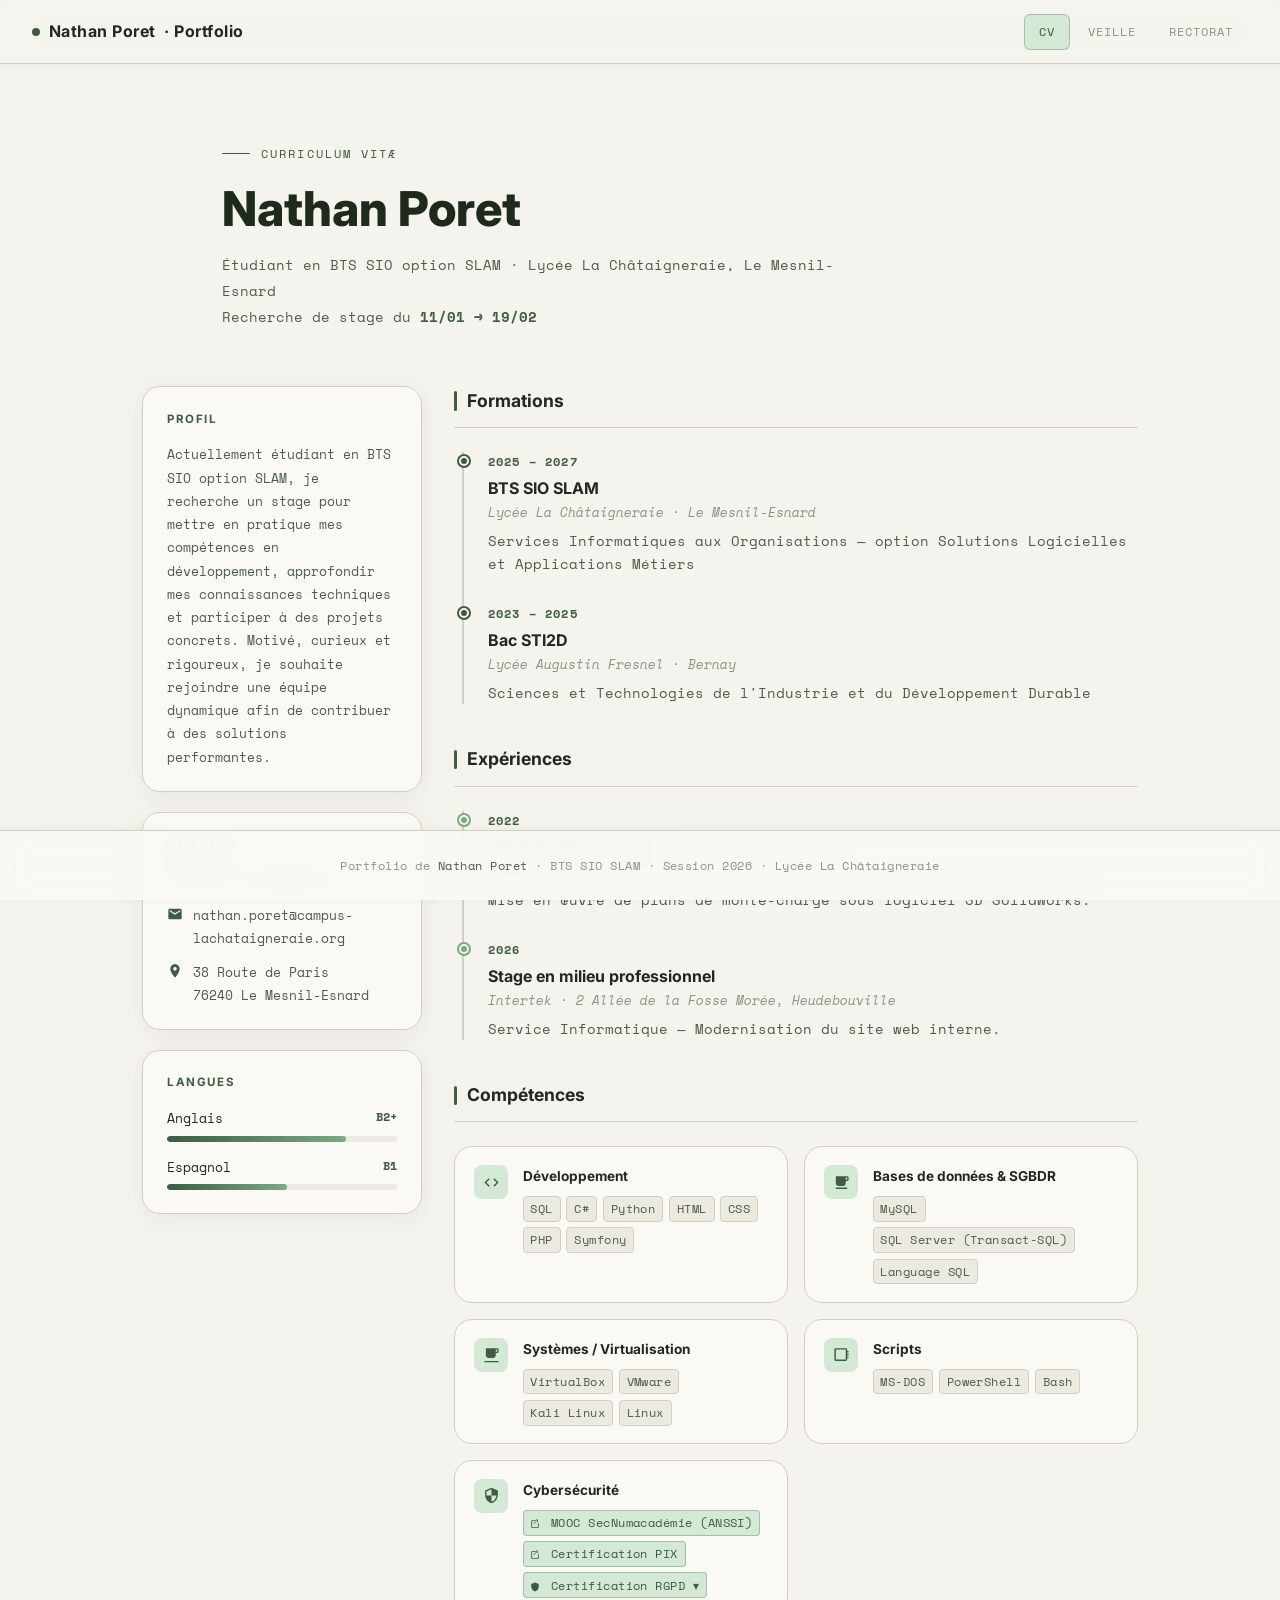
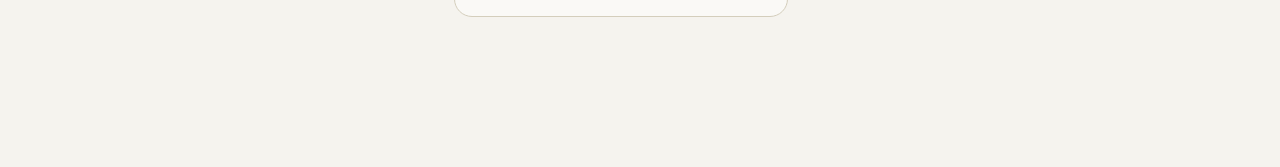
==== commit 9c3c4b7f: "Add files via upload" ====
--- a/index.html
+++ b/index.html
@@ -189,6 +189,7 @@
                 <span class="tag">HTML</span>
                 <span class="tag">CSS</span>
                 <span class="tag">PHP</span>
+                <span class="tag">Symfony</span>
               </div>
             </div>
           </div>
@@ -201,7 +202,7 @@
               <div class="comp-title">Bases de données & SGBDR</div>
               <div class="comp-tags">
                 <span class="tag">MySQL</span>
-                <span class="tag">SQL Server</span>
+                <span class="tag">SQL Server (Transact-SQL)</span>
                 <span class="tag">Language SQL</span>
               </div>
             </div>
--- a/style.css
+++ b/style.css
@@ -635,6 +635,10 @@
 }
 @media (max-width: 780px) {
   .cv-grid { grid-template-columns: 1fr; }
+  .cv-aside {
+    position: static;
+    top: auto;
+  }
 }
 
 /* ── Aside (colonne gauche) ── */
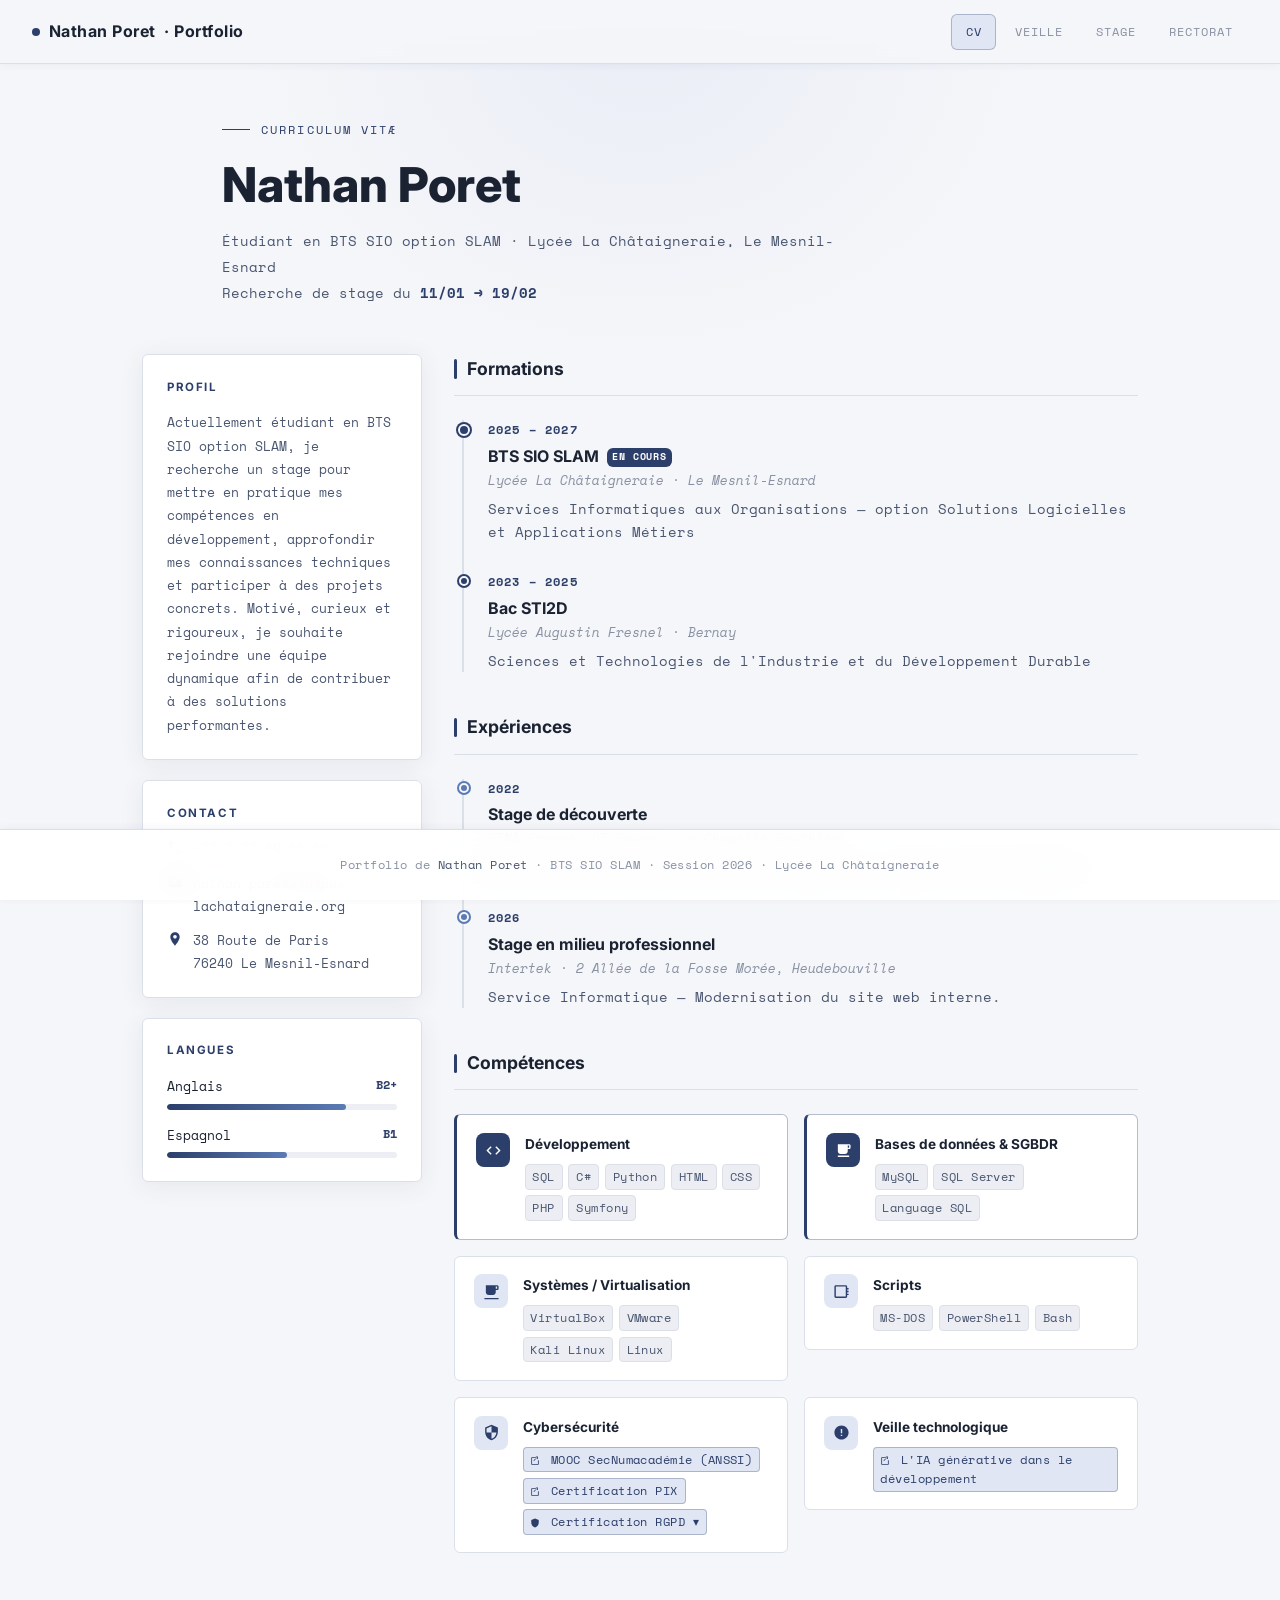
==== commit 28760f7a: "Add files via upload" ====
--- a/index.html
+++ b/index.html
@@ -22,6 +22,8 @@
       white-space: nowrap;
     }
     .rgpd-dropdown.open { display: block; }
+    .rgpd-arrow { display: inline-block; transition: transform .25s ease; }
+    .rgpd-tag.open .rgpd-arrow { transform: rotate(180deg); }
     .rgpd-dropdown a {
       display: block;
       padding: .5rem 1rem;
@@ -47,6 +49,7 @@
   <div class="nav-links">
     <a href="index.html"    class="nav-link active">CV</a>
     <a href="veille.html"   class="nav-link">Veille</a>
+    <a href="stage.html"    class="nav-link">Stage</a>
     <a href="rectorat.html" class="nav-link">Rectorat</a>
   </div>
 </nav>
@@ -123,11 +126,11 @@
         <h2 class="block-title">Formations</h2>
 
         <div class="timeline">
-          <div class="tl-item">
+          <div class="tl-item tl-item--current">
             <div class="tl-dot"></div>
             <div class="tl-content">
               <div class="tl-period">2025 – 2027</div>
-              <div class="tl-title">BTS SIO SLAM</div>
+              <div class="tl-title">BTS SIO SLAM<span class="tl-badge-current">En cours</span></div>
               <div class="tl-place">Lycée La Châtaigneraie · Le Mesnil-Esnard</div>
               <p class="tl-desc">Services Informatiques aux Organisations — option Solutions Logicielles et Applications Métiers</p>
             </div>
@@ -176,7 +179,7 @@
 
         <div class="comp-grid">
 
-          <div class="comp-card">
+          <div class="comp-card comp-card--featured">
             <div class="comp-icon">
               <svg viewBox="0 0 24 24"><path d="M9.4 16.6L4.8 12l4.6-4.6L8 6l-6 6 6 6 1.4-1.4zm5.2 0l4.6-4.6-4.6-4.6L16 6l6 6-6 6-1.4-1.4z"/></svg>
             </div>
@@ -194,7 +197,7 @@
             </div>
           </div>
 
-          <div class="comp-card">
+          <div class="comp-card comp-card--featured">
             <div class="comp-icon">
               <svg viewBox="0 0 24 24"><path d="M20 3H4v10c0 2.21 1.79 4 4 4h6c2.21 0 4-1.79 4-4v-3h2c1.11 0 2-.89 2-2V5c0-1.11-.89-2-2-2zm0 5h-2V5h2v3zM4 19h16v2H4z"/></svg>
             </div>
@@ -202,7 +205,7 @@
               <div class="comp-title">Bases de données & SGBDR</div>
               <div class="comp-tags">
                 <span class="tag">MySQL</span>
-                <span class="tag">SQL Server (Transact-SQL)</span>
+                <span class="tag">SQL Server</span>
                 <span class="tag">Language SQL</span>
               </div>
             </div>
@@ -254,7 +257,7 @@
                 </a>
                 <span class="tag tag--accent tag--link rgpd-tag" id="rgpdToggle" role="button" tabindex="0">
                   <svg viewBox="0 0 24 24" style="width:10px;height:10px;display:inline-block;vertical-align:middle;margin-right:3px;"><path d="M12 1L3 5v6c0 5.55 3.84 10.74 9 12 5.16-1.26 9-6.45 9-12V5l-9-4z"/></svg>
-                  Certification RGPD ▾
+                  Certification RGPD <span class="rgpd-arrow">▾</span>
                   <span class="rgpd-dropdown" id="rgpdDropdown">
                     <a href="NPO_certifRGPDM1.pdf" target="_blank" rel="noopener">Module 1 — Notions clés</a>
                     <a href="NPO_certifRGPDM2.pdf" target="_blank" rel="noopener">Module 2 — Protection des données</a>
@@ -267,6 +270,21 @@
             </div>
           </div>
 
+          <div class="comp-card">
+            <div class="comp-icon">
+              <svg viewBox="0 0 24 24"><path d="M12 2C6.48 2 2 6.48 2 12s4.48 10 10 10 10-4.48 10-10S17.52 2 12 2zm1 15h-2v-2h2v2zm0-4h-2V7h2v6z"/></svg>
+            </div>
+            <div class="comp-body">
+              <div class="comp-title">Veille technologique</div>
+              <div class="comp-tags">
+                <a href="veille.html" class="tag tag--accent tag--link">
+                  <svg viewBox="0 0 24 24" style="width:10px;height:10px;display:inline-block;vertical-align:middle;margin-right:3px;"><path d="M14 3v2H5v14h14v-9h2v10a1 1 0 01-1 1H4a1 1 0 01-1-1V4a1 1 0 011-1h10zm5-2v6h-2V4.414l-7.293 7.293-1.414-1.414L17.586 3H14V1h6z"/></svg>
+                  L'IA générative dans le développement
+                </a>
+              </div>
+            </div>
+          </div>
+
         </div>
       </section>
 
@@ -286,8 +304,12 @@
     rgpdToggle.addEventListener('click', (e) => {
       e.stopPropagation();
       rgpdDropdown.classList.toggle('open');
+      rgpdToggle.classList.toggle('open');
     });
-    document.addEventListener('click', () => rgpdDropdown.classList.remove('open'));
+    document.addEventListener('click', () => {
+      rgpdDropdown.classList.remove('open');
+      rgpdToggle.classList.remove('open');
+    });
     rgpdDropdown.querySelectorAll('a').forEach(a => a.addEventListener('click', e => e.stopPropagation()));
   }
 </script>
--- a/style.css
+++ b/style.css
@@ -7,23 +7,25 @@
 
 /* ── Variables ── */
 :root {
-  --bg:           #f5f3ee;
-  --bg2:          #faf9f6;
-  --bg3:          #ece9e0;
-  --border:       #d4cebc;
-  --accent:       #3d5c41;       /* vert sauge foncé */
-  --accent-light: #d4e8d6;       /* vert pâle pour fonds */
-  --accent2:      #7aab80;       /* vert sauge clair secondaire */
-  --text:         #1f2a1f;       /* quasi-noir verdâtre */
-  --text-muted:   #8a9485;
-  --text-sub:     #4a5e48;
-  --radius:       10px;
-  --radius-lg:    18px;
+  --bg:           #f5f6f9;
+  --bg2:          #ffffff;
+  --bg3:          #eceef3;
+  --border:       #dbdfe8;
+  --accent:       #2c3f6b;       /* bleu-indigo profond, professionnel */
+  --accent-light: #e1e6f4;       /* bleu pâle pour fonds */
+  --accent2:      #5b7bb5;       /* bleu secondaire, plus clair */
+  --accent3:      #c1863b;       /* ambre chaud — catégorisation tertiaire */
+  --accent3-light:#f4e6cd;
+  --text:         #1b2333;       /* quasi-noir bleuté */
+  --text-muted:   #8891a3;
+  --text-sub:     #4a5670;
+  --radius:       9px;
+  --radius-lg:    14px;
   --font-head:    'Inter', sans-serif;
   --font-mono:    'Space Mono', monospace;
   --nav-h:        64px;
-  --shadow:       0 4px 24px rgba(61,92,65,0.08);
-  --shadow-accent: 0 0 24px rgba(61,92,65,0.14);
+  --shadow:       0 4px 24px rgba(44,63,107,0.08);
+  --shadow-accent: 0 0 24px rgba(44,63,107,0.14);
 }
 
 /* ── Reset & base ── */
@@ -42,7 +44,7 @@
 }
 
 a { color: var(--accent); text-decoration: none; transition: color .2s; }
-a:hover { color: #2a4030; }
+a:hover { color: #1a2547; }
 
 svg { fill: currentColor; display: block; }
 
@@ -65,10 +67,10 @@
   justify-content: space-between;
   gap: .5rem 1rem;
   padding: .6rem 2rem;
-  background: rgba(245, 243, 238, 0.92);
+  background: rgba(245, 246, 249, 0.92);
   backdrop-filter: blur(14px);
   border-bottom: 1px solid var(--border);
-  box-shadow: 0 1px 8px rgba(61,92,65,0.06);
+  box-shadow: 0 1px 8px rgba(44,63,107,0.06);
 }
 
 .nav-brand {
@@ -93,7 +95,7 @@
 }
 @keyframes pulse {
   0%,100% { box-shadow: 0 0 0px var(--accent); opacity: 1; }
-  50%      { box-shadow: 0 0 10px rgba(61,92,65,.4); opacity: .7; }
+  50%      { box-shadow: 0 0 10px rgba(44,63,107,.4); opacity: .7; }
 }
 
 .nav-links {
@@ -122,16 +124,30 @@
 .nav-link.active {
   color: var(--accent);
   background: var(--accent-light);
-  border-color: rgba(61,92,65,.3);
+  border-color: rgba(44,63,107,.3);
 }
 
 /* ══════════════════════════════
    PAGE HERO
 ══════════════════════════════ */
 .page-hero {
-  padding: 5rem 2rem 3.5rem;
+  padding: 3.5rem 2rem 3rem;
   max-width: 900px;
   margin: 0 auto;
+  position: relative;
+}
+.page-hero::before {
+  content: '';
+  position: absolute;
+  top: -10%;
+  left: 50%;
+  transform: translateX(-50%);
+  width: min(900px, 130%);
+  height: 130%;
+  background: radial-gradient(ellipse at top, var(--accent-light) 0%, transparent 62%);
+  opacity: .55;
+  z-index: -1;
+  pointer-events: none;
 }
 
 .eyebrow {
@@ -150,6 +166,11 @@
   display: inline-block;
   width: 28px; height: 1px;
   background: var(--accent);
+  animation: eyebrow-grow 1.1s ease-out;
+}
+@keyframes eyebrow-grow {
+  from { width: 0; opacity: 0; }
+  to   { width: 28px; opacity: 1; }
 }
 
 .page-hero h1 {
@@ -180,7 +201,7 @@
 .rectorat-body { max-width: 1100px; }
 
 /* ── Blocs section ── */
-.block { margin-bottom: 3.5rem; }
+.block { margin-bottom: 3rem; }
 
 .block-title {
   font-family: var(--font-head);
@@ -222,7 +243,7 @@
 .news-card:hover,
 .recto-card:hover,
 .comp-card:hover {
-  border-color: rgba(61,92,65,.3);
+  border-color: rgba(44,63,107,.3);
   box-shadow: var(--shadow-accent);
   transform: translateY(-3px);
 }
@@ -394,12 +415,12 @@
 .btn-primary {
   background: var(--accent-light);
   color: var(--accent);
-  border: 1px solid rgba(61,92,65,0.25);
+  border: 1px solid rgba(44,63,107,0.25);
 }
 .btn-primary:hover {
-  background: #c2ddc4;
-  color: var(--accent);
-  box-shadow: 0 4px 16px rgba(61,92,65,.15);
+  background: #cdd8ee;
+  color: var(--accent);
+  box-shadow: 0 4px 16px rgba(44,63,107,.15);
 }
 
 .btn-secondary {
@@ -415,8 +436,8 @@
 
 /* ── Info box ── */
 .info-box {
-  background: #dce8dc;
-  border: 1px solid rgba(61,92,65,.2);
+  background: #dde3f2;
+  border: 1px solid rgba(44,63,107,.2);
   border-radius: var(--radius);
   padding: 1rem 1.25rem;
   font-size: .85rem;
@@ -504,6 +525,63 @@
   color: var(--accent);
   font-weight: 700;
 }
+
+/* ══════════════════════════════
+   RÉALISATIONS (rectorat.html)
+══════════════════════════════ */
+.real-card {
+  border-left: 3px solid var(--accent);
+}
+
+.stats-row {
+  display: flex;
+  flex-wrap: wrap;
+  gap: .6rem;
+  margin: -.6rem 0 1.4rem;
+}
+.stat-pill {
+  display: flex;
+  align-items: baseline;
+  gap: .4rem;
+  font-family: var(--font-mono);
+  font-size: .78rem;
+  background: var(--bg2);
+  border: 1px solid var(--border);
+  padding: .45rem .9rem;
+  border-radius: 8px;
+  color: var(--text-sub);
+}
+.stat-pill strong {
+  font-family: var(--font-head);
+  font-size: .95rem;
+  color: var(--accent);
+}
+
+/* ══════════════════════════════
+   SOMMAIRE ANCRÉ (stage.html)
+══════════════════════════════ */
+.mission-toc {
+  display: flex;
+  flex-wrap: wrap;
+  gap: .5rem;
+  margin-bottom: 1.4rem;
+}
+.mission-toc a {
+  font-family: var(--font-mono);
+  font-size: .74rem;
+  color: var(--text-sub);
+  background: var(--bg2);
+  border: 1px solid var(--border);
+  padding: .35rem .8rem;
+  border-radius: 8px;
+  transition: all .2s;
+}
+.mission-toc a:hover {
+  color: var(--accent);
+  border-color: rgba(44,63,107,.35);
+  background: var(--accent-light);
+}
+.mission-card { scroll-margin-top: calc(var(--nav-h) + 1.2rem); }
 
 /* ══════════════════════════════
    SECTION PRO (stages)
@@ -578,9 +656,9 @@
   font-size: .78rem;
   color: var(--text-muted);
   letter-spacing: .04em;
-  background: rgba(250, 249, 246, 0.92);
+  background: rgba(255, 255, 255, 0.92);
   backdrop-filter: blur(14px);
-  box-shadow: 0 -1px 8px rgba(61,92,65,0.06);
+  box-shadow: 0 -1px 8px rgba(44,63,107,0.06);
 }
 footer a { color: var(--text-sub); }
 footer a:hover { color: var(--accent); }
@@ -653,7 +731,7 @@
 .aside-card {
   background: var(--bg2);
   border: 1px solid var(--border);
-  border-radius: var(--radius-lg);
+  border-radius: 6px;
   padding: 1.4rem 1.5rem;
   box-shadow: var(--shadow);
 }
@@ -749,6 +827,31 @@
   box-shadow: 0 0 0 2px var(--accent2);
 }
 
+/* Item "en cours" : pastille pulsante + badge */
+.tl-item--current .tl-dot {
+  width: 12px; height: 12px;
+  left: calc(-1.5rem - 6px);
+  animation: tl-pulse 2.2s ease-in-out infinite;
+}
+@keyframes tl-pulse {
+  0%,100% { box-shadow: 0 0 0 2px var(--accent), 0 0 0 0 rgba(44,63,107,.4); }
+  50%      { box-shadow: 0 0 0 2px var(--accent), 0 0 0 6px rgba(44,63,107,0); }
+}
+.tl-badge-current {
+  display: inline-block;
+  font-size: .62rem;
+  font-family: var(--font-mono);
+  font-weight: 700;
+  text-transform: uppercase;
+  letter-spacing: .08em;
+  color: #fff;
+  background: var(--accent);
+  padding: .12em .55em;
+  border-radius: 6px;
+  margin-left: .5rem;
+  vertical-align: middle;
+}
+
 .tl-period {
   font-size: .72rem;
   text-transform: uppercase;
@@ -781,11 +884,9 @@
 /* Compétences grid */
 .comp-grid {
   display: grid;
-  grid-template-columns: 1fr 1fr;
+  grid-template-columns: repeat(auto-fit, minmax(300px, 1fr));
   gap: 1rem;
-}
-@media (max-width: 560px) {
-  .comp-grid { grid-template-columns: 1fr; }
+  align-items: start;
 }
 
 .comp-card {
@@ -793,6 +894,16 @@
   gap: .9rem;
   align-items: flex-start;
   padding: 1.1rem 1.2rem;
+  border-radius: 6px;
+}
+
+.comp-card--featured {
+  border-color: rgba(44,63,107,.35);
+  border-left: 3px solid var(--accent);
+}
+.comp-card--featured .comp-icon {
+  background: var(--accent);
+  color: #fff;
 }
 
 .comp-icon {
@@ -832,6 +943,6 @@
 
 .tag--accent {
   background: var(--accent-light);
-  border-color: rgba(61,92,65,.3);
-  color: var(--accent);
-}
+  border-color: rgba(44,63,107,.3);
+  color: var(--accent);
+}
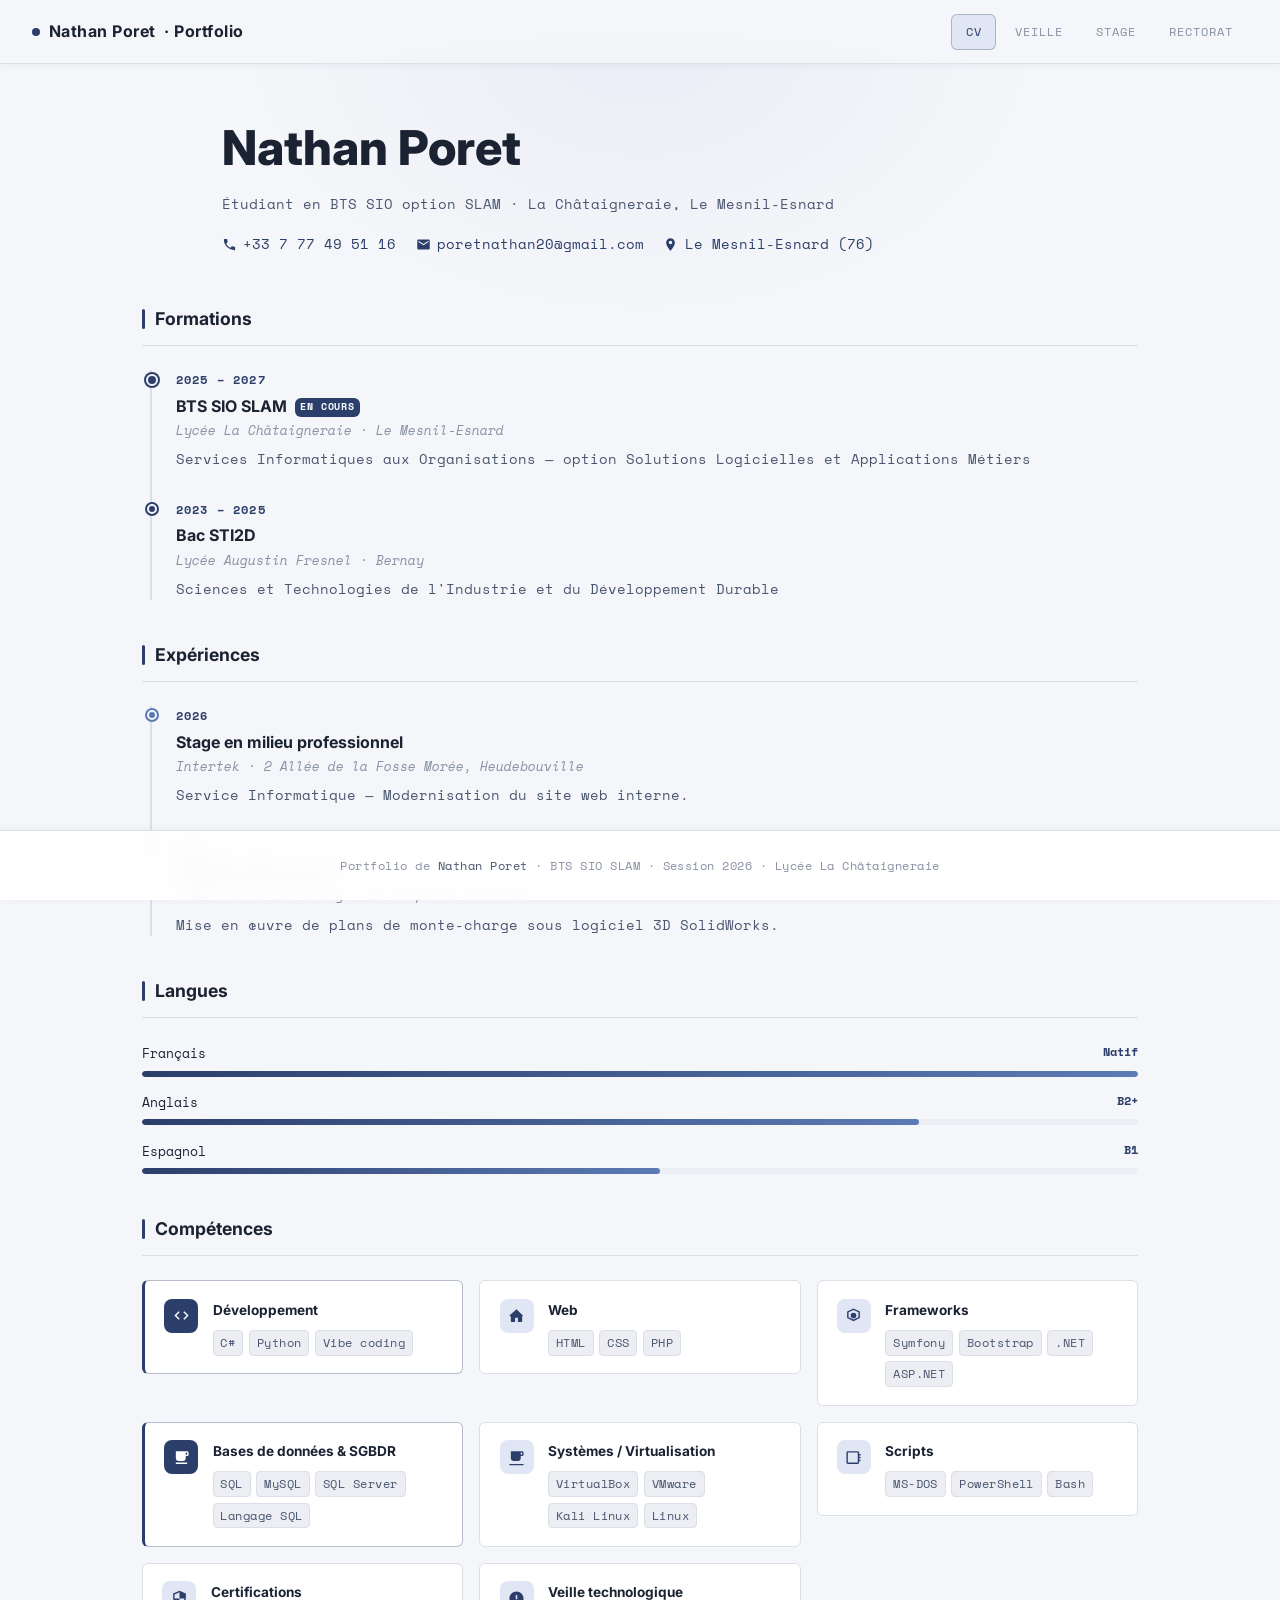
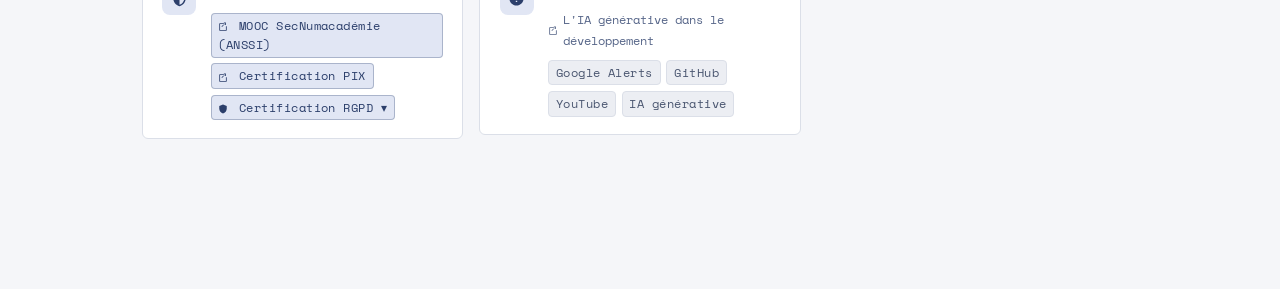
==== commit 00f4132a: "Add files via upload" ====
--- a/index.html
+++ b/index.html
@@ -37,6 +37,30 @@
       background: rgba(61,92,65,.12);
       color: var(--accent, #3d5c41);
     }
+    .hero-contact {
+      display: flex;
+      flex-wrap: wrap;
+      gap: 1.2rem;
+      margin-top: 1rem;
+    }
+    .hero-contact-item {
+      display: inline-flex;
+      align-items: center;
+      gap: .4rem;
+      font-size: .85rem;
+      color: var(--accent, #3d5c41);
+      text-decoration: none;
+      font-weight: 500;
+    }
+    .hero-contact-item svg {
+      width: 15px;
+      height: 15px;
+      fill: currentColor;
+      flex-shrink: 0;
+    }
+    .cv-grid {
+      grid-template-columns: 1fr;
+    }
   </style>
 </head>
 <body>
@@ -56,10 +80,22 @@
 
 <!-- HERO -->
 <div class="page-hero">
-  <div class="eyebrow">Curriculum Vitæ</div>
   <h1>Nathan Poret</h1>
-  <p>Étudiant en BTS SIO option SLAM · Lycée La Châtaigneraie, Le Mesnil-Esnard<br>
-  Recherche de stage du <strong style="color:var(--accent)">11/01 → 19/02</strong></p>
+  <p>Étudiant en BTS SIO option SLAM · La Châtaigneraie, <span style="white-space:nowrap">Le Mesnil-Esnard</span></p>
+  <div class="hero-contact">
+    <a href="tel:+33777495116" class="hero-contact-item">
+      <svg viewBox="0 0 24 24"><path d="M6.62 10.79a15.05 15.05 0 006.59 6.59l2.2-2.2a1 1 0 011.01-.24c1.12.37 2.33.57 3.58.57a1 1 0 011 1V20a1 1 0 01-1 1A17 17 0 013 4a1 1 0 011-1h3.5a1 1 0 011 1c0 1.25.2 2.46.57 3.58a1 1 0 01-.25 1.01l-2.2 2.2z"/></svg>
+      +33 7 77 49 51 16
+    </a>
+    <a href="mailto:poretnathan20@gmail.com" class="hero-contact-item">
+      <svg viewBox="0 0 24 24"><path d="M20 4H4c-1.1 0-2 .9-2 2v12c0 1.1.9 2 2 2h16c1.1 0 2-.9 2-2V6c0-1.1-.9-2-2-2zm0 4l-8 5-8-5V6l8 5 8-5v2z"/></svg>
+      poretnathan20@gmail.com
+    </a>
+    <span class="hero-contact-item">
+      <svg viewBox="0 0 24 24"><path d="M12 2C8.13 2 5 5.13 5 9c0 5.25 7 13 7 13s7-7.75 7-13c0-3.87-3.13-7-7-7zm0 9.5A2.5 2.5 0 1112 6a2.5 2.5 0 010 5.5z"/></svg>
+      Le Mesnil-Esnard (76)
+    </span>
+  </div>
 </div>
 
 <div class="page-body cv-body">
@@ -67,58 +103,7 @@
   <!-- ══ GRILLE PRINCIPALE ══ -->
   <div class="cv-grid">
 
-    <!-- ── COLONNE GAUCHE ── -->
-    <aside class="cv-aside">
-
-      <!-- Profil -->
-      <div class="cv-section aside-card">
-        <div class="aside-title">Profil</div>
-        <p class="aside-text">
-          Actuellement étudiant en BTS SIO option SLAM, je recherche un stage pour mettre en pratique mes compétences en développement, approfondir mes connaissances techniques et participer à des projets concrets. Motivé, curieux et rigoureux, je souhaite rejoindre une équipe dynamique afin de contribuer à des solutions performantes.
-        </p>
-      </div>
-
-      <!-- Contact -->
-      <div class="cv-section aside-card">
-        <div class="aside-title">Contact</div>
-        <ul class="contact-list">
-          <li>
-            <svg viewBox="0 0 24 24"><path d="M6.62 10.79a15.05 15.05 0 006.59 6.59l2.2-2.2a1 1 0 011.01-.24c1.12.37 2.33.57 3.58.57a1 1 0 011 1V20a1 1 0 01-1 1A17 17 0 013 4a1 1 0 011-1h3.5a1 1 0 011 1c0 1.25.2 2.46.57 3.58a1 1 0 01-.25 1.01l-2.2 2.2z"/></svg>
-            <a href="tel:+33777495116">+33 7 77 49 51 16</a>
-          </li>
-          <li>
-            <svg viewBox="0 0 24 24"><path d="M20 4H4c-1.1 0-2 .9-2 2v12c0 1.1.9 2 2 2h16c1.1 0 2-.9 2-2V6c0-1.1-.9-2-2-2zm0 4l-8 5-8-5V6l8 5 8-5v2z"/></svg>
-            <a href="mailto:nathan.poret@campus-lachataigneraie.org">nathan.poret@campus-<br>lachataigneraie.org</a>
-          </li>
-          <li>
-            <svg viewBox="0 0 24 24"><path d="M12 2C8.13 2 5 5.13 5 9c0 5.25 7 13 7 13s7-7.75 7-13c0-3.87-3.13-7-7-7zm0 9.5A2.5 2.5 0 1112 6a2.5 2.5 0 010 5.5z"/></svg>
-            <span>38 Route de Paris<br>76240 Le Mesnil-Esnard</span>
-          </li>
-        </ul>
-      </div>
-
-      <!-- Langues -->
-      <div class="cv-section aside-card">
-        <div class="aside-title">Langues</div>
-        <div class="lang-item">
-          <div class="lang-row">
-            <span>Anglais</span>
-            <span class="lang-level">B2+</span>
-          </div>
-          <div class="bar-wrap"><div class="bar-fill" style="width:78%"></div></div>
-        </div>
-        <div class="lang-item" style="margin-top:.9rem">
-          <div class="lang-row">
-            <span>Espagnol</span>
-            <span class="lang-level">B1</span>
-          </div>
-          <div class="bar-wrap"><div class="bar-fill" style="width:52%"></div></div>
-        </div>
-      </div>
-
-    </aside>
-
-    <!-- ── COLONNE DROITE ── -->
+    <!-- ── COLONNE UNIQUE ── -->
     <main class="cv-main">
 
       <!-- Formations -->
@@ -155,21 +140,48 @@
           <div class="tl-item">
             <div class="tl-dot tl-dot--accent2"></div>
             <div class="tl-content">
+              <div class="tl-period">2026</div>
+              <div class="tl-title">Stage en milieu professionnel</div>
+              <div class="tl-place">Intertek · 2 Allée de la Fosse Morée, Heudebouville</div>
+              <p class="tl-desc">Service Informatique — Modernisation du site web interne.</p>
+            </div>
+          </div>
+          <div class="tl-item">
+            <div class="tl-dot tl-dot--accent2"></div>
+            <div class="tl-content">
               <div class="tl-period">2022</div>
               <div class="tl-title">Stage de découverte</div>
               <div class="tl-place">ETNA France LDT Bourg · La Chapelle Gauthier</div>
               <p class="tl-desc">Mise en œuvre de plans de monte-charge sous logiciel 3D SolidWorks.</p>
             </div>
           </div>
-          <div class="tl-item">
-            <div class="tl-dot tl-dot--accent2"></div>
-            <div class="tl-content">
-              <div class="tl-period">2026</div>
-              <div class="tl-title">Stage en milieu professionnel</div>
-              <div class="tl-place">Intertek · 2 Allée de la Fosse Morée, Heudebouville</div>
-              <p class="tl-desc">Service Informatique — Modernisation du site web interne.</p>
-            </div>
-          </div>
+        </div>
+      </section>
+
+      <!-- Langues -->
+      <section class="cv-section">
+        <h2 class="block-title">Langues</h2>
+
+        <div class="lang-item">
+          <div class="lang-row">
+            <span>Français</span>
+            <span class="lang-level">Natif</span>
+          </div>
+          <div class="bar-wrap"><div class="bar-fill" style="width:100%"></div></div>
+        </div>
+        <div class="lang-item" style="margin-top:.9rem">
+          <div class="lang-row">
+            <span>Anglais</span>
+            <span class="lang-level">B2+</span>
+          </div>
+          <div class="bar-wrap"><div class="bar-fill" style="width:78%"></div></div>
+        </div>
+        <div class="lang-item" style="margin-top:.9rem">
+          <div class="lang-row">
+            <span>Espagnol</span>
+            <span class="lang-level">B1</span>
+          </div>
+          <div class="bar-wrap"><div class="bar-fill" style="width:52%"></div></div>
         </div>
       </section>
 
@@ -186,13 +198,38 @@
             <div class="comp-body">
               <div class="comp-title">Développement</div>
               <div class="comp-tags">
-                <span class="tag">SQL</span>
                 <span class="tag">C#</span>
                 <span class="tag">Python</span>
+                <span class="tag">Vibe coding</span>
+              </div>
+            </div>
+          </div>
+
+          <div class="comp-card">
+            <div class="comp-icon">
+              <svg viewBox="0 0 24 24"><path d="M12 3L2 12l1.41 1.41L4 12.83V20a1 1 0 001 1h5v-6h4v6h5a1 1 0 001-1v-7.17l.59.58L21 12z"/></svg>
+            </div>
+            <div class="comp-body">
+              <div class="comp-title">Web</div>
+              <div class="comp-tags">
                 <span class="tag">HTML</span>
                 <span class="tag">CSS</span>
                 <span class="tag">PHP</span>
+              </div>
+            </div>
+          </div>
+
+          <div class="comp-card">
+            <div class="comp-icon">
+              <svg viewBox="0 0 24 24"><path d="M12 2l9 4.5v9L12 20l-9-4.5v-9L12 2zm0 2.24L5 7.38v7.24l7 3.14 7-3.14V7.38l-7-3.14zM12 8a4 4 0 110 8 4 4 0 010-8z"/></svg>
+            </div>
+            <div class="comp-body">
+              <div class="comp-title">Frameworks</div>
+              <div class="comp-tags">
                 <span class="tag">Symfony</span>
+                <span class="tag">Bootstrap</span>
+                <span class="tag">.NET</span>
+                <span class="tag">ASP.NET</span>
               </div>
             </div>
           </div>
@@ -204,9 +241,10 @@
             <div class="comp-body">
               <div class="comp-title">Bases de données & SGBDR</div>
               <div class="comp-tags">
+                <span class="tag">SQL</span>
                 <span class="tag">MySQL</span>
                 <span class="tag">SQL Server</span>
-                <span class="tag">Language SQL</span>
+                <span class="tag">Langage SQL</span>
               </div>
             </div>
           </div>
@@ -245,7 +283,7 @@
               <svg viewBox="0 0 24 24"><path d="M12 1L3 5v6c0 5.55 3.84 10.74 9 12 5.16-1.26 9-6.45 9-12V5l-9-4zm0 10.99h7c-.53 4.12-3.28 7.79-7 8.94V12H5V6.3l7-3.11v8.8z"/></svg>
             </div>
             <div class="comp-body">
-              <div class="comp-title">Cybersécurité</div>
+              <div class="comp-title">Certifications</div>
               <div class="comp-tags">
                 <a href="MoocDeLansiiAttestation.pdf" target="_blank" rel="noopener" class="tag tag--accent tag--link">
                   <svg viewBox="0 0 24 24" style="width:10px;height:10px;display:inline-block;vertical-align:middle;margin-right:3px;"><path d="M14 3v2H5v14h14v-9h2v10a1 1 0 01-1 1H4a1 1 0 01-1-1V4a1 1 0 011-1h10zm5-2v6h-2V4.414l-7.293 7.293-1.414-1.414L17.586 3H14V1h6z"/></svg>
@@ -276,11 +314,15 @@
             </div>
             <div class="comp-body">
               <div class="comp-title">Veille technologique</div>
-              <div class="comp-tags">
-                <a href="veille.html" class="tag tag--accent tag--link">
-                  <svg viewBox="0 0 24 24" style="width:10px;height:10px;display:inline-block;vertical-align:middle;margin-right:3px;"><path d="M14 3v2H5v14h14v-9h2v10a1 1 0 01-1 1H4a1 1 0 01-1-1V4a1 1 0 011-1h10zm5-2v6h-2V4.414l-7.293 7.293-1.414-1.414L17.586 3H14V1h6z"/></svg>
-                  L'IA générative dans le développement
-                </a>
+              <a href="veille.html" style="display:flex; align-items:center; gap:.3rem; font-size:.75rem; font-weight:500; color:var(--accent,#3d5c41); text-decoration:none; opacity:.8; margin:-.15rem 0 .55rem;">
+                <svg viewBox="0 0 24 24" style="width:10px;height:10px;flex-shrink:0;"><path d="M14 3v2H5v14h14v-9h2v10a1 1 0 01-1 1H4a1 1 0 01-1-1V4a1 1 0 011-1h10zm5-2v6h-2V4.414l-7.293 7.293-1.414-1.414L17.586 3H14V1h6z"/></svg>
+                L'IA générative dans le développement
+              </a>
+              <div class="comp-tags">
+                <span class="tag">Google Alerts</span>
+                <span class="tag">GitHub</span>
+                <span class="tag">YouTube</span>
+                <span class="tag">IA générative</span>
               </div>
             </div>
           </div>
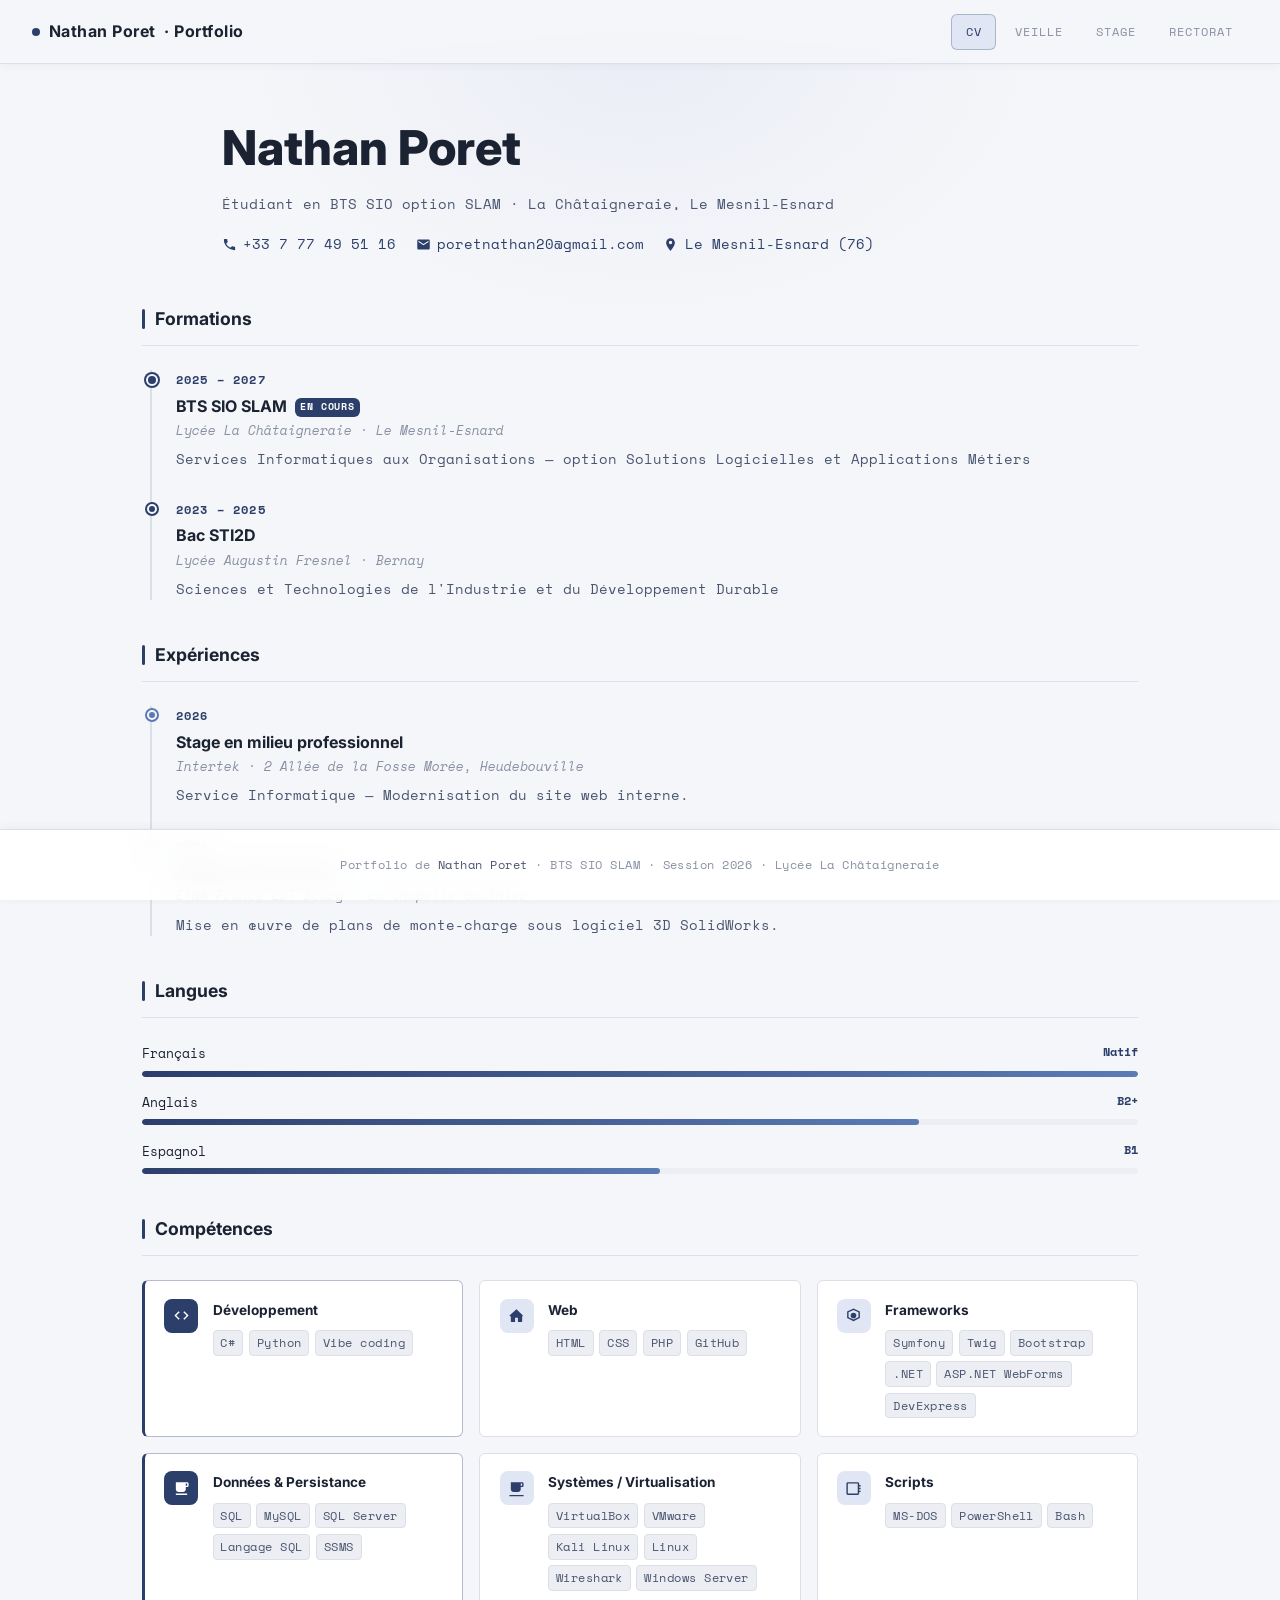
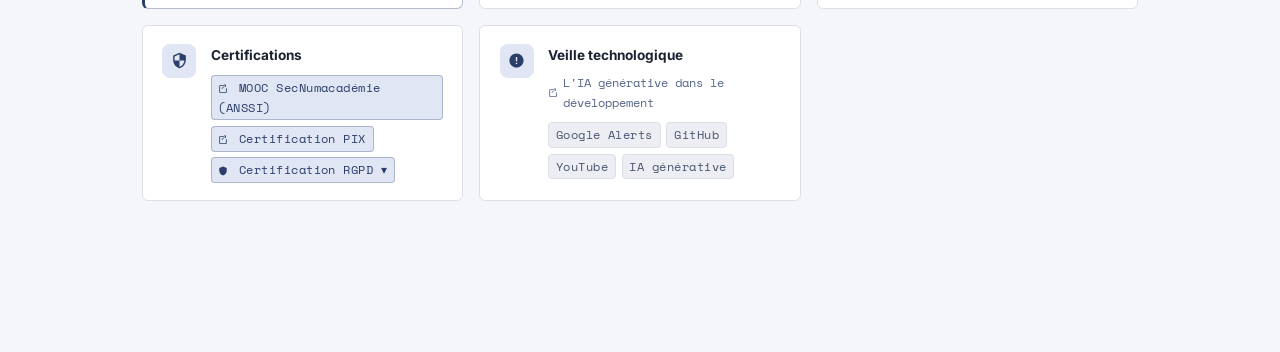
==== commit ae7a29a1: "Add files via upload" ====
--- a/index.html
+++ b/index.html
@@ -215,6 +215,7 @@
                 <span class="tag">HTML</span>
                 <span class="tag">CSS</span>
                 <span class="tag">PHP</span>
+                <span class="tag">GitHub</span>
               </div>
             </div>
           </div>
@@ -227,9 +228,11 @@
               <div class="comp-title">Frameworks</div>
               <div class="comp-tags">
                 <span class="tag">Symfony</span>
+                <span class="tag">Twig</span>
                 <span class="tag">Bootstrap</span>
                 <span class="tag">.NET</span>
-                <span class="tag">ASP.NET</span>
+                <span class="tag">ASP.NET WebForms</span>
+                <span class="tag">DevExpress</span>
               </div>
             </div>
           </div>
@@ -239,12 +242,13 @@
               <svg viewBox="0 0 24 24"><path d="M20 3H4v10c0 2.21 1.79 4 4 4h6c2.21 0 4-1.79 4-4v-3h2c1.11 0 2-.89 2-2V5c0-1.11-.89-2-2-2zm0 5h-2V5h2v3zM4 19h16v2H4z"/></svg>
             </div>
             <div class="comp-body">
-              <div class="comp-title">Bases de données & SGBDR</div>
+              <div class="comp-title">Données & Persistance</div>
               <div class="comp-tags">
                 <span class="tag">SQL</span>
                 <span class="tag">MySQL</span>
                 <span class="tag">SQL Server</span>
                 <span class="tag">Langage SQL</span>
+                <span class="tag">SSMS</span>
               </div>
             </div>
           </div>
@@ -260,6 +264,8 @@
                 <span class="tag">VMware</span>
                 <span class="tag">Kali Linux</span>
                 <span class="tag">Linux</span>
+                <span class="tag">Wireshark</span>
+                <span class="tag">Windows Server</span>
               </div>
             </div>
           </div>
--- a/style.css
+++ b/style.css
@@ -886,7 +886,7 @@
   display: grid;
   grid-template-columns: repeat(auto-fit, minmax(300px, 1fr));
   gap: 1rem;
-  align-items: start;
+  align-items: stretch;
 }
 
 .comp-card {
@@ -895,6 +895,19 @@
   align-items: flex-start;
   padding: 1.1rem 1.2rem;
   border-radius: 6px;
+  height: 100%;
+}
+
+.comp-icon {
+  align-self: flex-start;
+}
+
+.comp-body {
+  display: flex;
+  flex-direction: column;
+  justify-content: center;
+  flex: 1;
+  min-width: 0;
 }
 
 .comp-card--featured {
